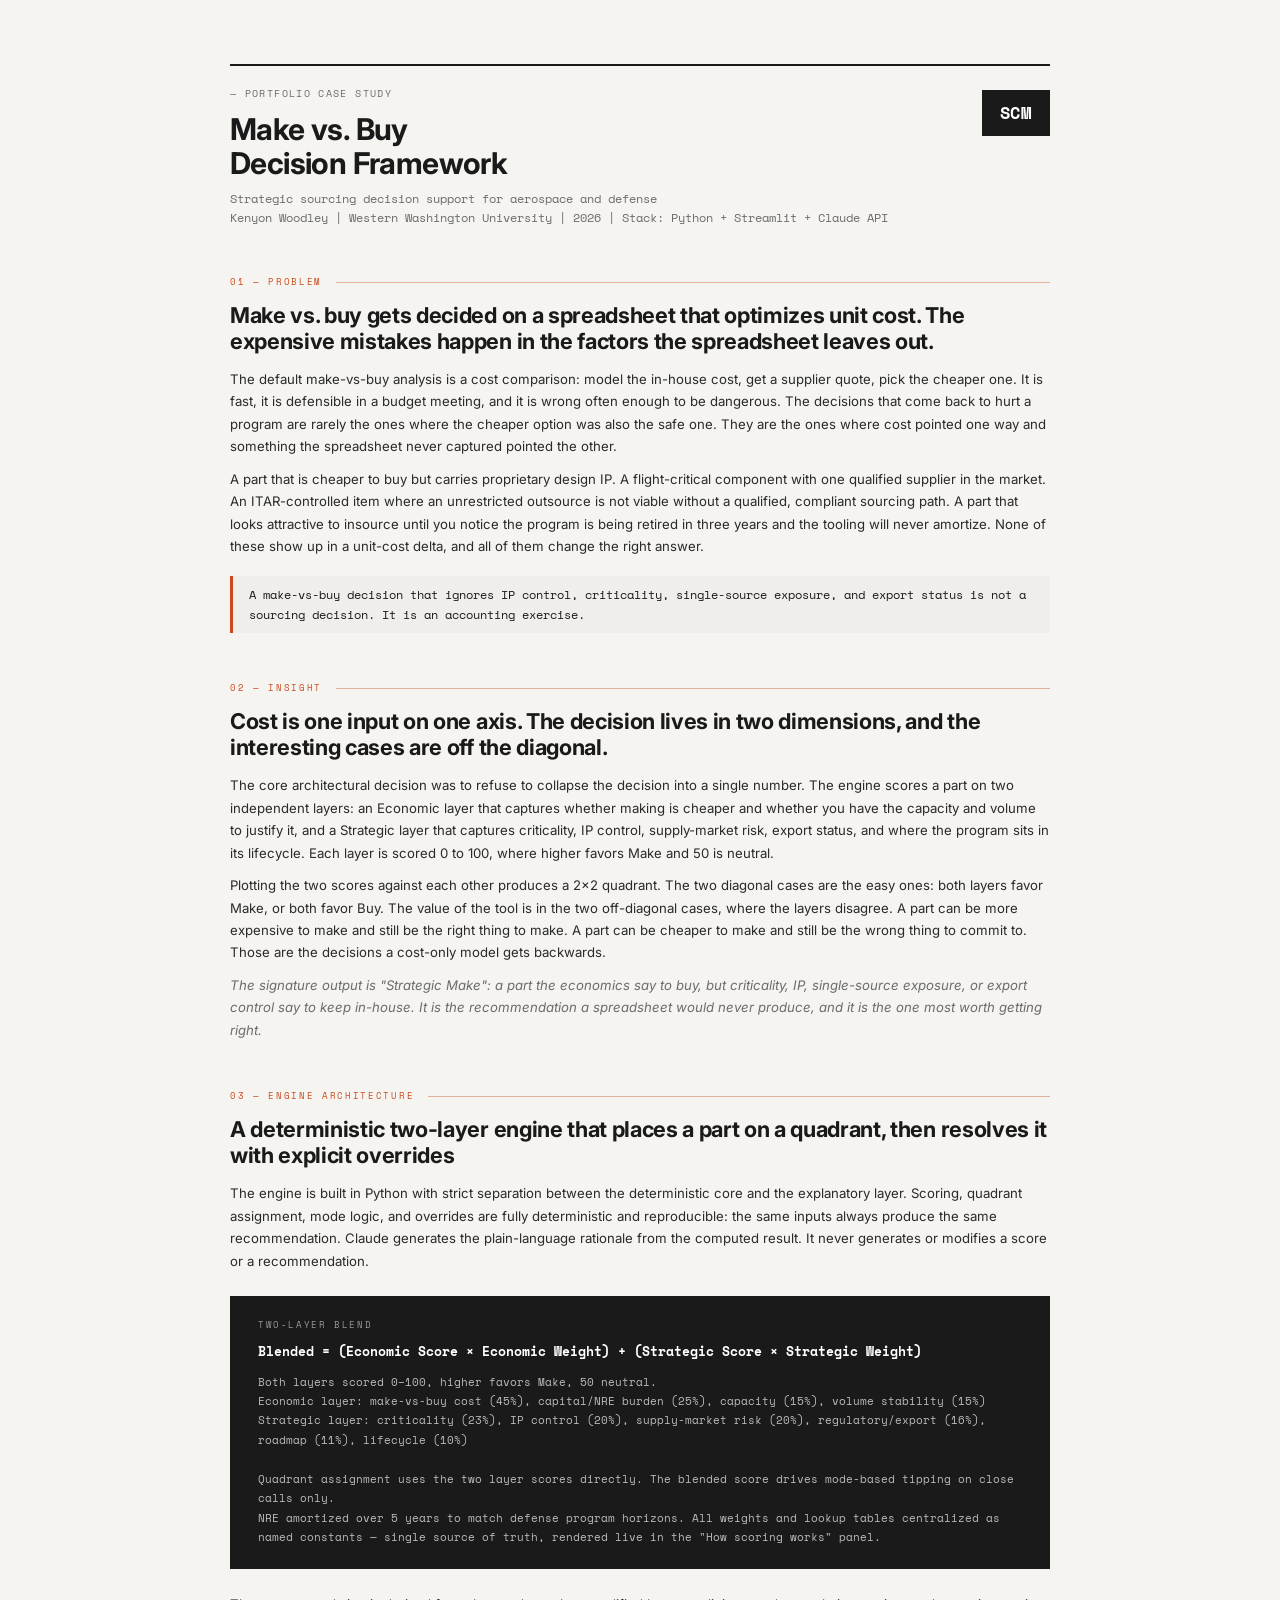
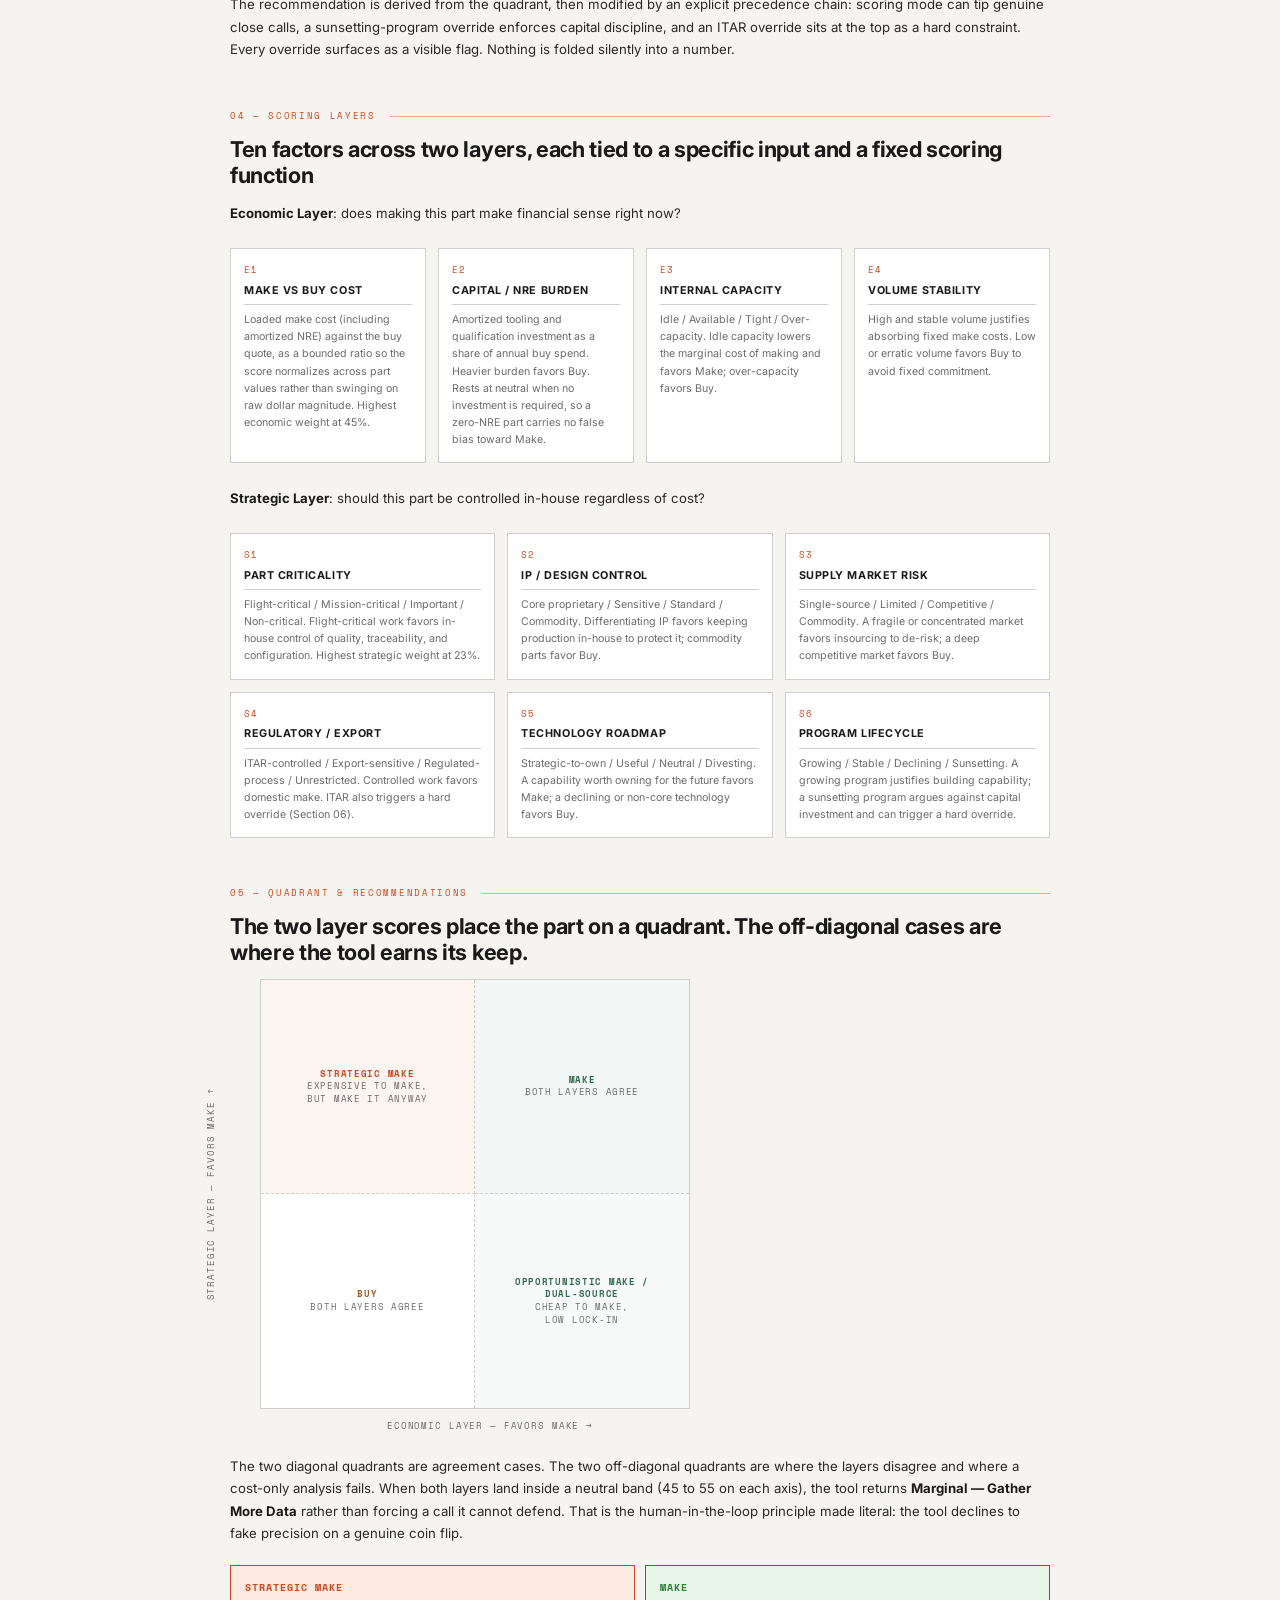
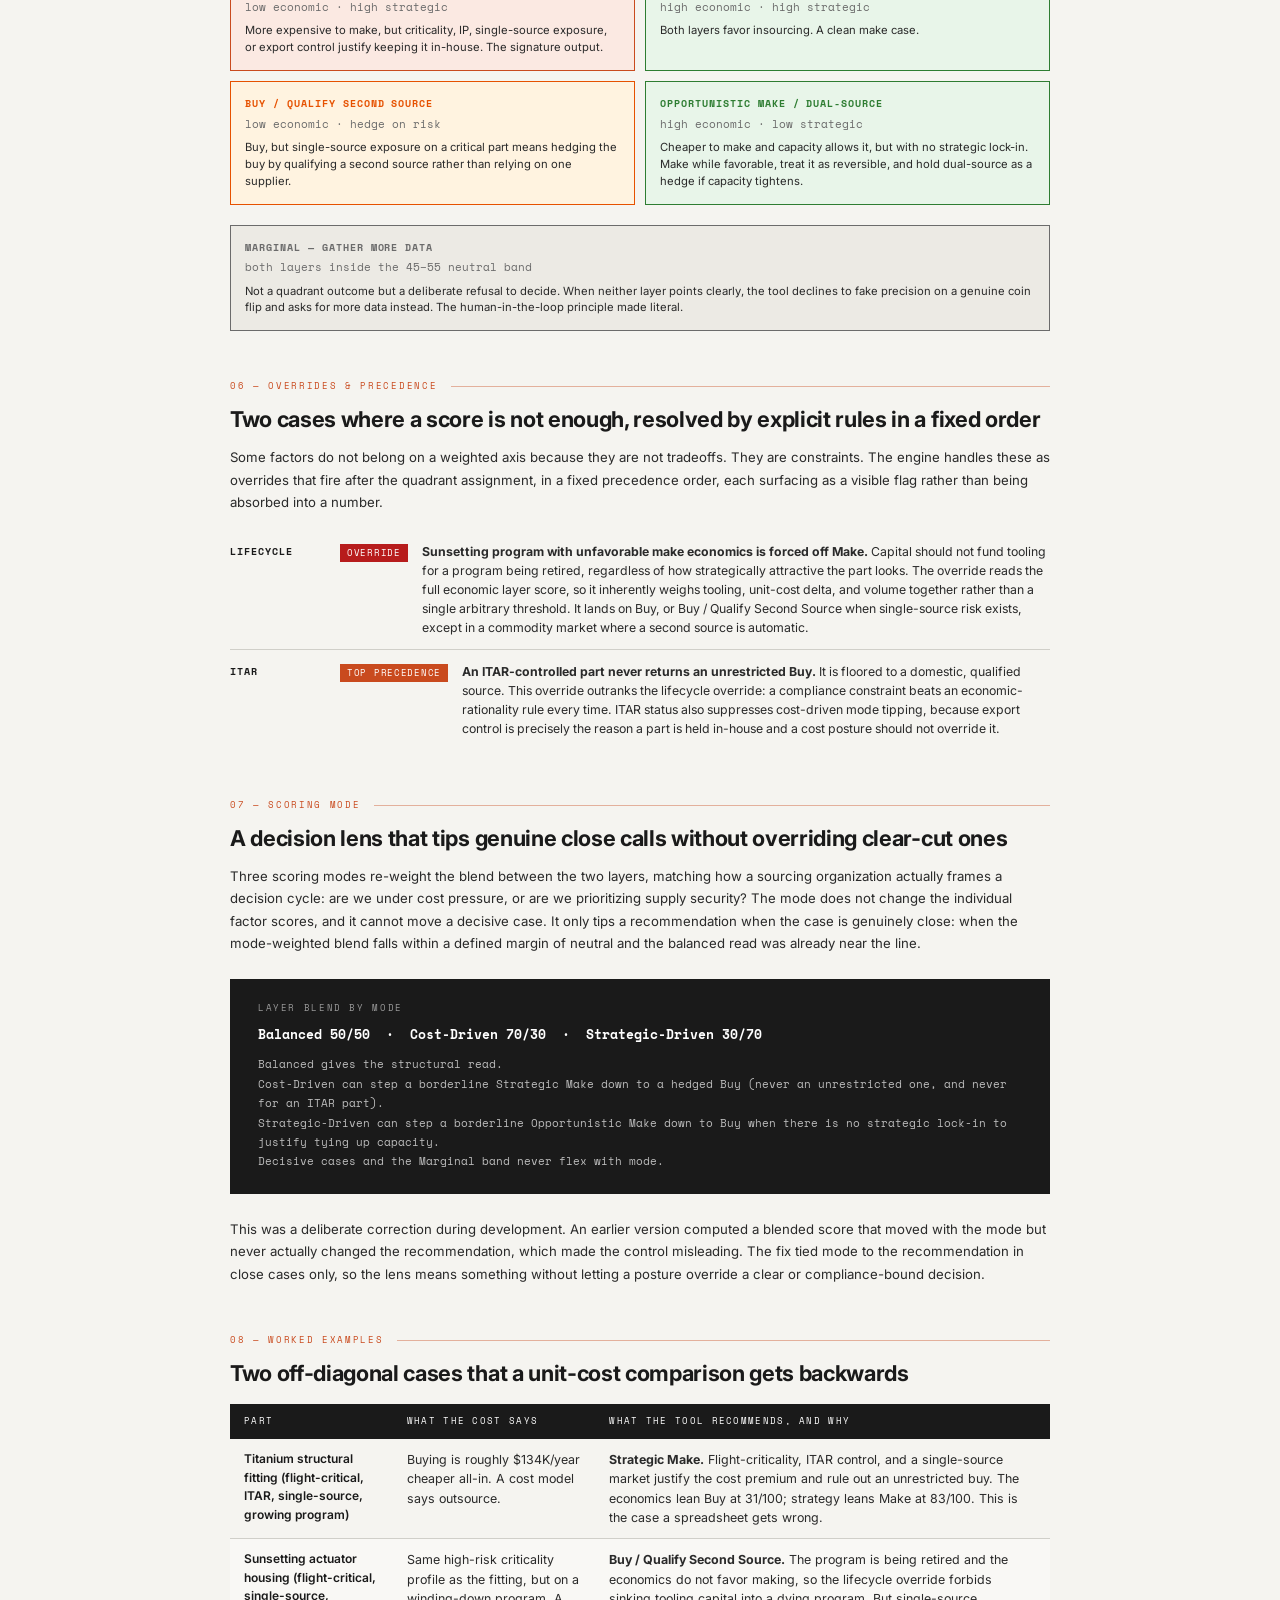
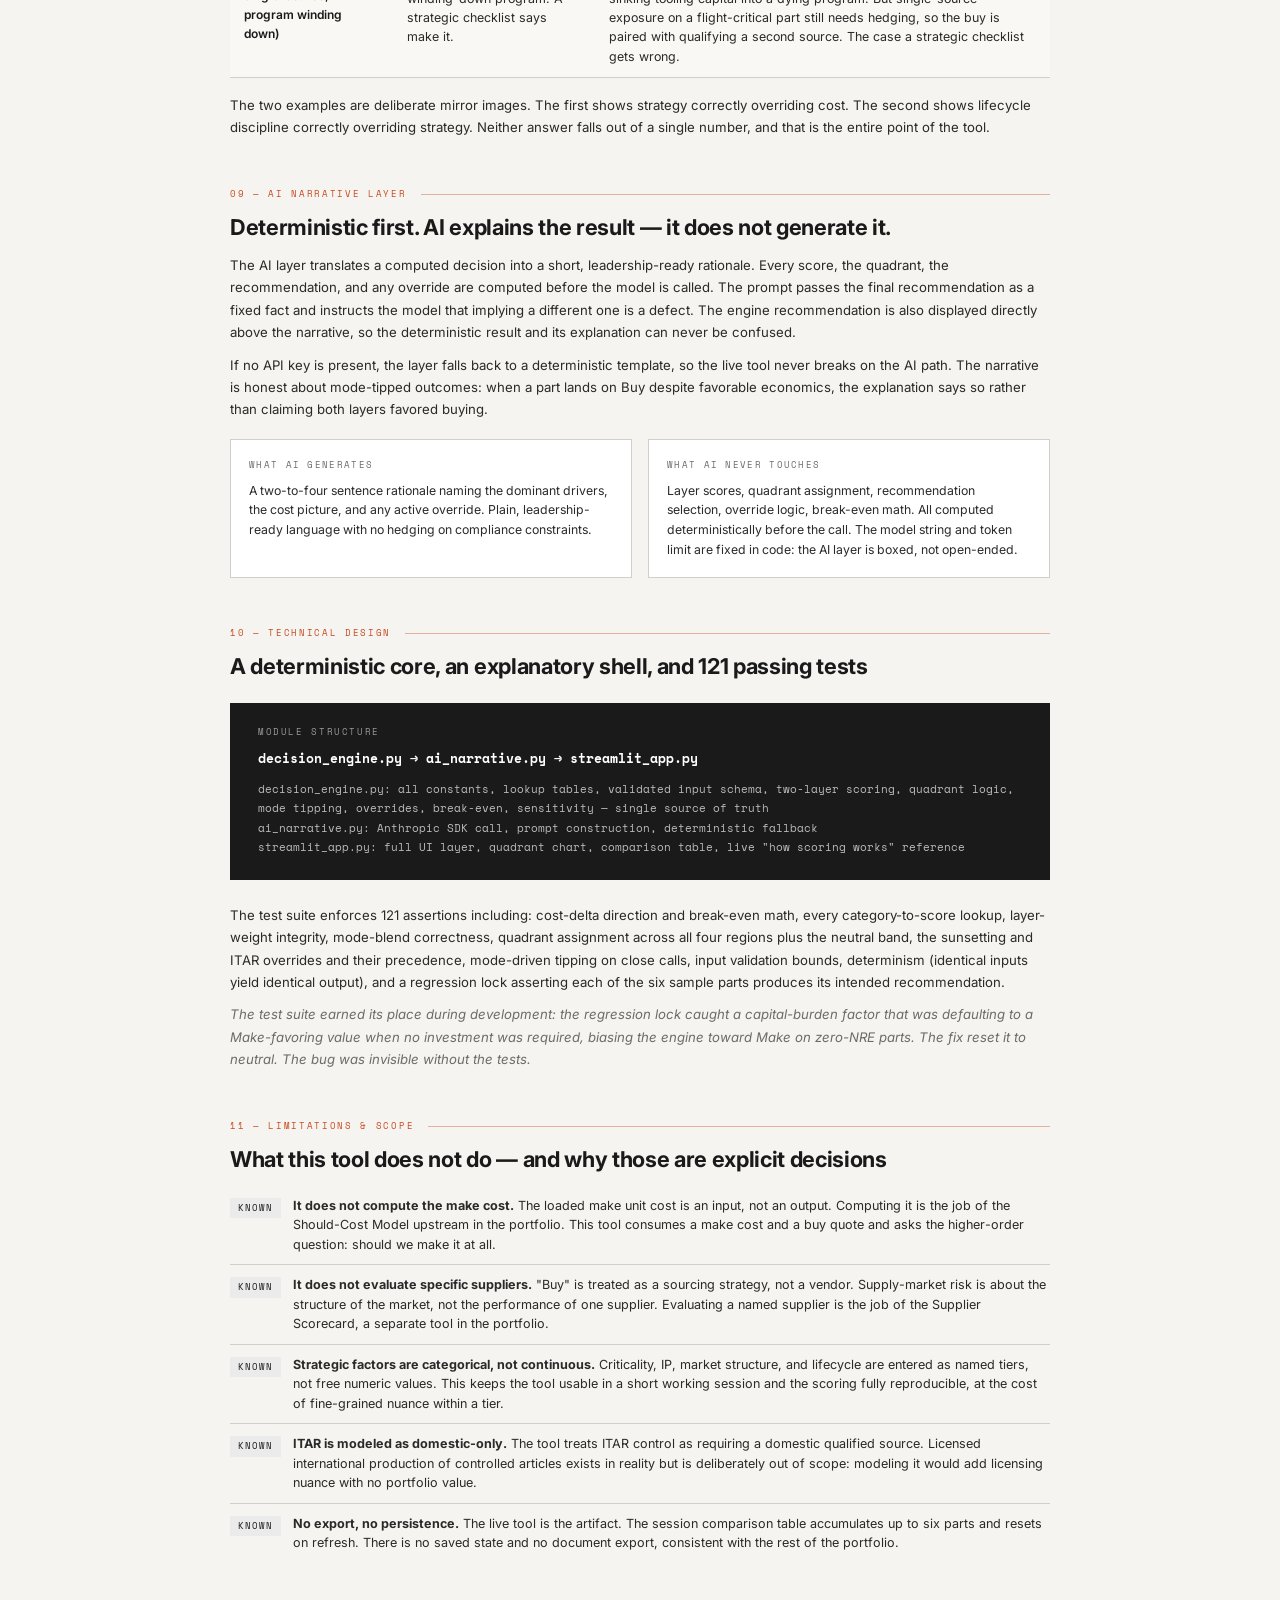
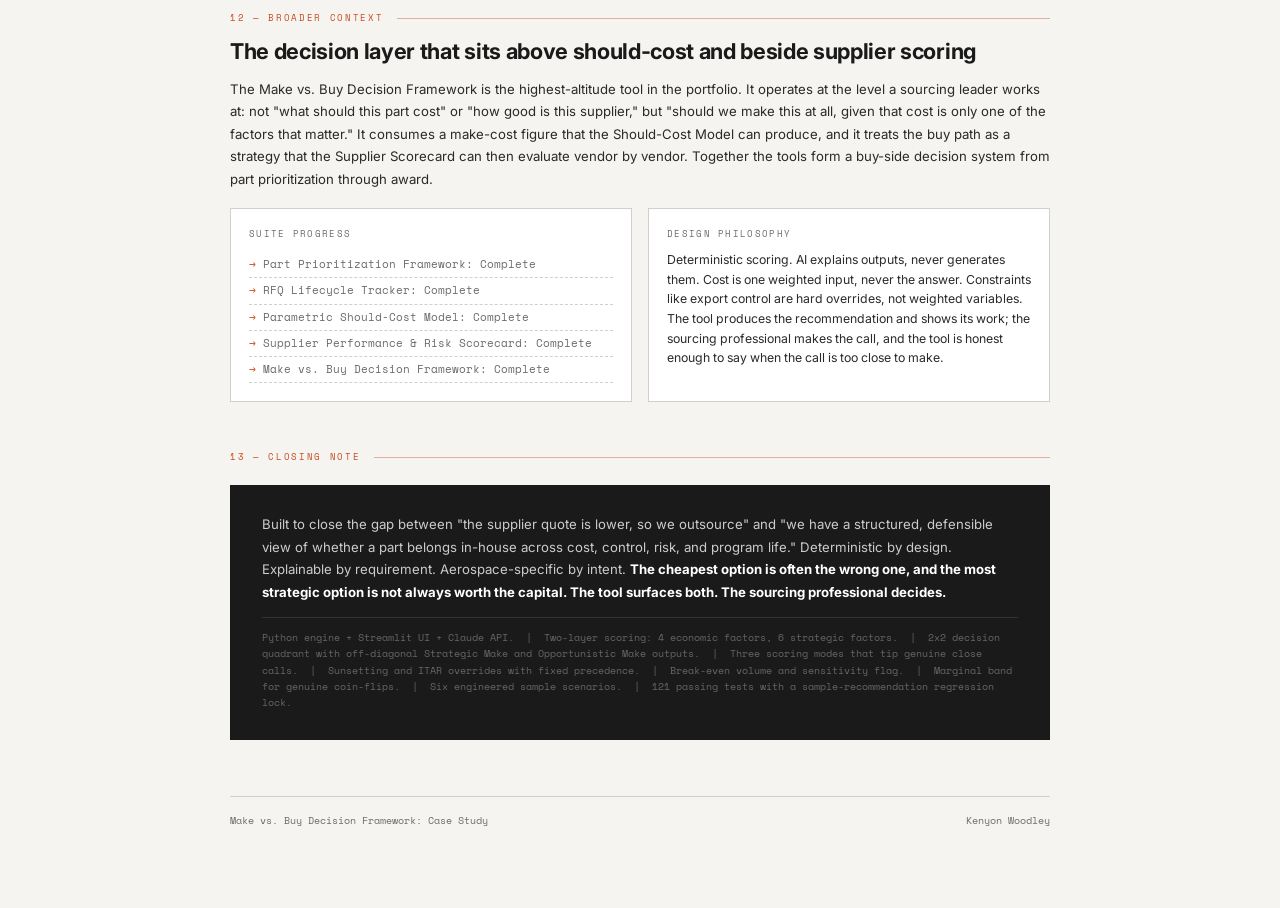
==== case-studies/make-vs-buy.html @ 9fe85655 "Add Make vs. Buy Decision Framework: live card, case study, PDF" ====
<!DOCTYPE html>
<html lang="en">
<head>
<meta charset="UTF-8">
<meta name="viewport" content="width=device-width, initial-scale=1.0">
<title>Make vs. Buy Decision Framework: Case Study | Kenyon Woodley</title>
<link href="https://fonts.googleapis.com/css2?family=Inter:wght@300;400;500;600;700&family=Space+Mono:wght@400;700&display=swap" rel="stylesheet">
<style>
  *, *::before, *::after { box-sizing: border-box; margin: 0; padding: 0; }

  :root {
    --bg: #f5f4f0;
    --ink: #1a1a1a;
    --muted: #6b6b6b;
    --accent: #c94a1e;
    --accent2: #e8622a;
    --rule: #d0cfc9;
    --card-bg: #ffffff;
    --tag-bg: #ebebeb;
    --mono: 'Space Mono', 'Courier New', monospace;
    --sans: 'Inter', 'Helvetica Neue', 'Helvetica', sans-serif;
    --make: #2f6b4f;
    --buy: #9c5b1f;
    --strategic: #c94a1e;
  }

  html { font-size: 15px; }
  body {
    background: var(--bg);
    color: var(--ink);
    font-family: var(--sans);
    font-weight: 400;
    line-height: 1.6;
    -webkit-font-smoothing: antialiased;
  }

  .page { max-width: 900px; margin: 0 auto; padding: 64px 40px 80px; }

  /* HEADER */
  .header { border-top: 2px solid var(--ink); padding-top: 20px; margin-bottom: 48px; display: flex; justify-content: space-between; align-items: flex-start; gap: 24px; }
  .header-eyebrow { font-family: var(--mono); font-size: 0.65rem; letter-spacing: 0.14em; text-transform: uppercase; color: var(--muted); margin-bottom: 10px; }
  .header-title { font-size: 2rem; font-weight: 700; letter-spacing: -0.02em; line-height: 1.15; }
  .header-sub { font-size: 0.8rem; color: var(--muted); margin-top: 8px; font-family: var(--mono); }
  .header-badge { flex-shrink: 0; background: var(--ink); color: #fff; font-family: var(--mono); font-size: 1.1rem; font-weight: 700; padding: 10px 18px; letter-spacing: 0.05em; margin-top: 4px; }

  /* SECTION */
  .section { margin-bottom: 48px; }
  .section-label { font-family: var(--mono); font-size: 0.62rem; letter-spacing: 0.18em; text-transform: uppercase; color: var(--accent); display: flex; align-items: center; gap: 14px; margin-bottom: 12px; }
  .section-label::after { content: ''; flex: 1; height: 1px; background: var(--accent); opacity: 0.4; }
  .section-heading { font-size: 1.45rem; font-weight: 700; letter-spacing: -0.015em; line-height: 1.2; margin-bottom: 14px; }
  .section-body { font-size: 0.88rem; color: #2a2a2a; line-height: 1.7; }
  .section-body p + p { margin-top: 10px; }
  .section-body em { font-style: italic; color: var(--muted); }
  .section-body strong { color: var(--ink); }
  .pull-quote { font-family: var(--mono); font-size: 0.82rem; color: var(--ink); border-left: 3px solid var(--accent); padding: 8px 16px; margin: 18px 0; background: #f0eeea; }

  /* FORMULA BOX */
  .formula-box { background: var(--ink); color: #fff; padding: 22px 28px; margin: 24px 0; font-family: var(--mono); font-size: 0.78rem; line-height: 1.65; }
  .formula-box .formula-label { font-size: 0.6rem; letter-spacing: 0.18em; text-transform: uppercase; color: #999; margin-bottom: 8px; }
  .formula-box .formula-main { font-size: 0.88rem; color: #fff; font-weight: 700; margin-bottom: 10px; }
  .formula-box .formula-sub { color: #bbb; font-size: 0.72rem; line-height: 1.8; }

  /* COMPONENT GRID */
  .component-grid { display: grid; grid-template-columns: repeat(4, 1fr); gap: 12px; margin: 24px 0; }
  .component-grid.five { grid-template-columns: repeat(3, 1fr); }
  .component-card { background: var(--card-bg); border: 1px solid var(--rule); padding: 14px 13px; }
  .component-num { font-family: var(--mono); font-size: 0.62rem; color: var(--accent); letter-spacing: 0.12em; margin-bottom: 4px; }
  .component-title { font-size: 0.72rem; font-weight: 700; letter-spacing: 0.05em; text-transform: uppercase; margin-bottom: 6px; border-bottom: 1px solid var(--rule); padding-bottom: 5px; }
  .component-body { font-size: 0.71rem; color: var(--muted); line-height: 1.6; }

  /* STYLED TABLE */
  .styled-table { width: 100%; border-collapse: collapse; font-size: 0.84rem; margin-top: 18px; }
  .styled-table thead tr { background: var(--ink); color: #fff; }
  .styled-table thead th { padding: 10px 14px; text-align: left; font-family: var(--mono); font-size: 0.62rem; letter-spacing: 0.14em; text-transform: uppercase; font-weight: 400; }
  .styled-table tbody tr { border-bottom: 1px solid var(--rule); }
  .styled-table tbody tr:nth-child(even) { background: #f9f8f5; }
  .styled-table td { padding: 11px 14px; vertical-align: top; line-height: 1.55; }
  .styled-table td:first-child { font-weight: 600; font-size: 0.8rem; color: var(--ink); }
  .styled-table td { color: #2a2a2a; font-size: 0.83rem; }

  /* TWO-COL GRID */
  .two-col { display: grid; grid-template-columns: 1fr 1fr; gap: 16px; margin-top: 18px; }
  .two-col-card { background: var(--card-bg); border: 1px solid var(--rule); padding: 18px; }
  .two-col-label { font-family: var(--mono); font-size: 0.62rem; text-transform: uppercase; letter-spacing: 0.14em; color: var(--muted); margin-bottom: 8px; }
  .two-col-body { font-size: 0.82rem; color: #2a2a2a; line-height: 1.6; }

  /* QUADRANT DIAGRAM */
  .quadrant-wrap { margin: 26px 0; display: flex; flex-direction: column; align-items: center; }
  .quadrant { position: relative; width: 100%; max-width: 460px; aspect-ratio: 1 / 1; border: 1px solid var(--rule); background: var(--card-bg); }
  .quad-cell { position: absolute; width: 50%; height: 50%; display: flex; flex-direction: column; align-items: center; justify-content: center; padding: 10px; text-align: center; }
  .quad-tl { top: 0; left: 0; background: rgba(201,74,30,0.06); border-right: 1px dashed var(--rule); border-bottom: 1px dashed var(--rule); }
  .quad-tr { top: 0; right: 0; background: rgba(47,107,79,0.06); border-bottom: 1px dashed var(--rule); }
  .quad-bl { bottom: 0; left: 0; border-right: 1px dashed var(--rule); }
  .quad-br { bottom: 0; right: 0; background: rgba(47,107,79,0.03); }
  .quad-label { font-family: var(--mono); font-size: 0.6rem; font-weight: 700; letter-spacing: 0.08em; text-transform: uppercase; line-height: 1.4; }
  .quad-tl .quad-label { color: var(--strategic); }
  .quad-tr .quad-label { color: var(--make); }
  .quad-bl .quad-label { color: var(--buy); }
  .quad-br .quad-label { color: var(--make); }
  .quad-axis-x { font-family: var(--mono); font-size: 0.58rem; letter-spacing: 0.1em; text-transform: uppercase; color: var(--muted); margin-top: 10px; }
  .quad-axis-y { font-family: var(--mono); font-size: 0.58rem; letter-spacing: 0.1em; text-transform: uppercase; color: var(--muted); writing-mode: vertical-rl; transform: rotate(180deg); position: absolute; left: -26px; top: 50%; transform: translateY(-50%) rotate(180deg); }
  .quadrant-outer { position: relative; width: 100%; max-width: 460px; padding-left: 30px; }

  /* SCORE BAND TABLE (recommendation outcomes) */
  .band-grid { display: grid; grid-template-columns: repeat(3, 1fr); gap: 10px; margin: 20px 0; }
  .band-card { padding: 14px; border: 1px solid var(--rule); }
  .band-label { font-family: var(--mono); font-size: 0.65rem; text-transform: uppercase; letter-spacing: 0.1em; font-weight: 700; margin-bottom: 4px; }
  .band-range { font-family: var(--mono); font-size: 0.72rem; color: var(--muted); margin-bottom: 6px; }
  .band-action { font-size: 0.75rem; color: #2a2a2a; line-height: 1.5; }
  .band-make { background: #E8F5E9; border-color: #2E7D32; }
  .band-make .band-label { color: #2E7D32; }
  .band-strategic { background: #FBE9E2; border-color: var(--strategic); }
  .band-strategic .band-label { color: var(--strategic); }
  .band-buy { background: #FFF3E0; border-color: #E65100; }
  .band-buy .band-label { color: #E65100; }
  .band-marginal { background: #ECEAE4; border-color: var(--muted); }
  .band-marginal .band-label { color: var(--muted); }

  /* OVERRIDE / FLAG DISPLAY */
  .flag-list { margin-top: 16px; }
  .flag-item { display: flex; gap: 14px; padding: 12px 0; border-bottom: 1px solid var(--rule); align-items: flex-start; }
  .flag-item:last-child { border-bottom: none; }
  .flag-cert { font-family: var(--mono); font-size: 0.65rem; text-transform: uppercase; letter-spacing: 0.1em; font-weight: 700; min-width: 96px; flex-shrink: 0; padding-top: 2px; }
  .flag-type { font-family: var(--mono); font-size: 0.6rem; text-transform: uppercase; letter-spacing: 0.08em; padding: 2px 7px; flex-shrink: 0; margin-top: 2px; }
  .flag-type-critical { background: #B71C1C; color: #fff; }
  .flag-type-precedence { background: var(--accent); color: #fff; }
  .flag-text { font-size: 0.82rem; color: #2a2a2a; line-height: 1.55; }

  /* LIMITATIONS */
  .limit-list { margin-top: 14px; }
  .limit-item { display: flex; gap: 12px; padding: 10px 0; border-bottom: 1px solid var(--rule); font-size: 0.84rem; }
  .limit-item:last-child { border-bottom: none; }
  .limit-tag { font-family: var(--mono); font-size: 0.6rem; letter-spacing: 0.1em; text-transform: uppercase; background: var(--tag-bg); padding: 3px 8px; flex-shrink: 0; height: fit-content; margin-top: 2px; color: var(--ink); }
  .limit-text { color: #2a2a2a; line-height: 1.55; }

  /* CLOSING */
  .closing-box { background: var(--ink); color: #fff; padding: 28px 32px; margin-top: 20px; }
  .closing-box p { font-size: 0.88rem; line-height: 1.7; color: #ccc; }
  .closing-box p strong { color: #fff; }
  .closing-meta { margin-top: 14px; font-family: var(--mono); font-size: 0.68rem; color: #666; border-top: 1px solid #333; padding-top: 12px; }

  /* CONTEXT */
  .context-grid { display: grid; grid-template-columns: 1fr 1fr; gap: 16px; margin-top: 18px; }
  .context-card { background: var(--card-bg); border: 1px solid var(--rule); padding: 18px; }
  .context-card-label { font-family: var(--mono); font-size: 0.62rem; text-transform: uppercase; letter-spacing: 0.14em; color: var(--muted); margin-bottom: 8px; }
  .context-card-body { font-size: 0.82rem; color: #2a2a2a; line-height: 1.6; }
  .upcoming-list { margin-top: 10px; font-size: 0.8rem; color: var(--muted); }
  .upcoming-list li { list-style: none; padding: 4px 0; border-bottom: 1px dashed var(--rule); font-family: var(--mono); font-size: 0.72rem; }
  .upcoming-list li::before { content: '→ '; color: var(--accent); }

  /* FOOTER */
  .page-footer { border-top: 1px solid var(--rule); padding-top: 16px; margin-top: 56px; display: flex; justify-content: space-between; font-family: var(--mono); font-size: 0.65rem; color: var(--muted); }

  @media (max-width: 680px) {
    .page { padding: 32px 20px 48px; }
    .component-grid, .component-grid.five { grid-template-columns: repeat(2, 1fr); }
    .band-grid { grid-template-columns: repeat(2, 1fr); }
    .two-col, .context-grid { grid-template-columns: 1fr; }
  }
</style>
</head>
<body>
<div class="page">

  <!-- HEADER -->
  <div class="header">
    <div>
      <div class="header-eyebrow">— Portfolio Case Study</div>
      <div class="header-title">Make vs. Buy<br>Decision Framework</div>
      <div class="header-sub">Strategic sourcing decision support for aerospace and defense<br>Kenyon Woodley | Western Washington University | 2026 | Stack: Python + Streamlit + Claude API</div>
    </div>
    <div class="header-badge">SCM</div>
  </div>

  <!-- 01 PROBLEM -->
  <div class="section">
    <div class="section-label">01 — Problem</div>
    <h2 class="section-heading">Make vs. buy gets decided on a spreadsheet that optimizes unit cost. The expensive mistakes happen in the factors the spreadsheet leaves out.</h2>
    <div class="section-body">
      <p>The default make-vs-buy analysis is a cost comparison: model the in-house cost, get a supplier quote, pick the cheaper one. It is fast, it is defensible in a budget meeting, and it is wrong often enough to be dangerous. The decisions that come back to hurt a program are rarely the ones where the cheaper option was also the safe one. They are the ones where cost pointed one way and something the spreadsheet never captured pointed the other.</p>
      <p>A part that is cheaper to buy but carries proprietary design IP. A flight-critical component with one qualified supplier in the market. An ITAR-controlled item where an unrestricted outsource is not viable without a qualified, compliant sourcing path. A part that looks attractive to insource until you notice the program is being retired in three years and the tooling will never amortize. None of these show up in a unit-cost delta, and all of them change the right answer.</p>
      <div class="pull-quote">A make-vs-buy decision that ignores IP control, criticality, single-source exposure, and export status is not a sourcing decision. It is an accounting exercise.</div>
    </div>
  </div>

  <!-- 02 INSIGHT -->
  <div class="section">
    <div class="section-label">02 — Insight</div>
    <h2 class="section-heading">Cost is one input on one axis. The decision lives in two dimensions, and the interesting cases are off the diagonal.</h2>
    <div class="section-body">
      <p>The core architectural decision was to refuse to collapse the decision into a single number. The engine scores a part on two independent layers: an Economic layer that captures whether making is cheaper and whether you have the capacity and volume to justify it, and a Strategic layer that captures criticality, IP control, supply-market risk, export status, and where the program sits in its lifecycle. Each layer is scored 0 to 100, where higher favors Make and 50 is neutral.</p>
      <p>Plotting the two scores against each other produces a 2x2 quadrant. The two diagonal cases are the easy ones: both layers favor Make, or both favor Buy. The value of the tool is in the two off-diagonal cases, where the layers disagree. A part can be more expensive to make and still be the right thing to make. A part can be cheaper to make and still be the wrong thing to commit to. Those are the decisions a cost-only model gets backwards.</p>
      <p><em>The signature output is "Strategic Make": a part the economics say to buy, but criticality, IP, single-source exposure, or export control say to keep in-house. It is the recommendation a spreadsheet would never produce, and it is the one most worth getting right.</em></p>
    </div>
  </div>

  <!-- 03 ENGINE ARCHITECTURE -->
  <div class="section">
    <div class="section-label">03 — Engine Architecture</div>
    <h2 class="section-heading">A deterministic two-layer engine that places a part on a quadrant, then resolves it with explicit overrides</h2>
    <div class="section-body">
      <p>The engine is built in Python with strict separation between the deterministic core and the explanatory layer. Scoring, quadrant assignment, mode logic, and overrides are fully deterministic and reproducible: the same inputs always produce the same recommendation. Claude generates the plain-language rationale from the computed result. It never generates or modifies a score or a recommendation.</p>
    </div>

    <div class="formula-box">
      <div class="formula-label">Two-Layer Blend</div>
      <div class="formula-main">Blended = (Economic Score × Economic Weight) + (Strategic Score × Strategic Weight)</div>
      <div class="formula-sub">
        Both layers scored 0–100, higher favors Make, 50 neutral.<br>
        Economic layer: make-vs-buy cost (45%), capital/NRE burden (25%), capacity (15%), volume stability (15%)<br>
        Strategic layer: criticality (23%), IP control (20%), supply-market risk (20%), regulatory/export (16%), roadmap (11%), lifecycle (10%)<br><br>
        Quadrant assignment uses the two layer scores directly. The blended score drives mode-based tipping on close calls only.<br>
        NRE amortized over 5 years to match defense program horizons. All weights and lookup tables centralized as named constants — single source of truth, rendered live in the "How scoring works" panel.
      </div>
    </div>

    <div class="section-body">
      <p>The recommendation is derived from the quadrant, then modified by an explicit precedence chain: scoring mode can tip genuine close calls, a sunsetting-program override enforces capital discipline, and an ITAR override sits at the top as a hard constraint. Every override surfaces as a visible flag. Nothing is folded silently into a number.</p>
    </div>
  </div>

  <!-- 04 SCORING LAYERS -->
  <div class="section">
    <div class="section-label">04 — Scoring Layers</div>
    <h2 class="section-heading">Ten factors across two layers, each tied to a specific input and a fixed scoring function</h2>

    <div class="section-body" style="margin-bottom: 16px;">
      <p><strong>Economic Layer</strong>: does making this part make financial sense right now?</p>
    </div>

    <div class="component-grid">
      <div class="component-card">
        <div class="component-num">E1</div>
        <div class="component-title">Make vs Buy Cost</div>
        <div class="component-body">Loaded make cost (including amortized NRE) against the buy quote, as a bounded ratio so the score normalizes across part values rather than swinging on raw dollar magnitude. Highest economic weight at 45%.</div>
      </div>
      <div class="component-card">
        <div class="component-num">E2</div>
        <div class="component-title">Capital / NRE Burden</div>
        <div class="component-body">Amortized tooling and qualification investment as a share of annual buy spend. Heavier burden favors Buy. Rests at neutral when no investment is required, so a zero-NRE part carries no false bias toward Make.</div>
      </div>
      <div class="component-card">
        <div class="component-num">E3</div>
        <div class="component-title">Internal Capacity</div>
        <div class="component-body">Idle / Available / Tight / Over-capacity. Idle capacity lowers the marginal cost of making and favors Make; over-capacity favors Buy.</div>
      </div>
      <div class="component-card">
        <div class="component-num">E4</div>
        <div class="component-title">Volume Stability</div>
        <div class="component-body">High and stable volume justifies absorbing fixed make costs. Low or erratic volume favors Buy to avoid fixed commitment.</div>
      </div>
    </div>

    <div class="section-body" style="margin-bottom: 16px;">
      <p><strong>Strategic Layer</strong>: should this part be controlled in-house regardless of cost?</p>
    </div>

    <div class="component-grid five">
      <div class="component-card">
        <div class="component-num">S1</div>
        <div class="component-title">Part Criticality</div>
        <div class="component-body">Flight-critical / Mission-critical / Important / Non-critical. Flight-critical work favors in-house control of quality, traceability, and configuration. Highest strategic weight at 23%.</div>
      </div>
      <div class="component-card">
        <div class="component-num">S2</div>
        <div class="component-title">IP / Design Control</div>
        <div class="component-body">Core proprietary / Sensitive / Standard / Commodity. Differentiating IP favors keeping production in-house to protect it; commodity parts favor Buy.</div>
      </div>
      <div class="component-card">
        <div class="component-num">S3</div>
        <div class="component-title">Supply Market Risk</div>
        <div class="component-body">Single-source / Limited / Competitive / Commodity. A fragile or concentrated market favors insourcing to de-risk; a deep competitive market favors Buy.</div>
      </div>
      <div class="component-card">
        <div class="component-num">S4</div>
        <div class="component-title">Regulatory / Export</div>
        <div class="component-body">ITAR-controlled / Export-sensitive / Regulated-process / Unrestricted. Controlled work favors domestic make. ITAR also triggers a hard override (Section 06).</div>
      </div>
      <div class="component-card">
        <div class="component-num">S5</div>
        <div class="component-title">Technology Roadmap</div>
        <div class="component-body">Strategic-to-own / Useful / Neutral / Divesting. A capability worth owning for the future favors Make; a declining or non-core technology favors Buy.</div>
      </div>
      <div class="component-card">
        <div class="component-num">S6</div>
        <div class="component-title">Program Lifecycle</div>
        <div class="component-body">Growing / Stable / Declining / Sunsetting. A growing program justifies building capability; a sunsetting program argues against capital investment and can trigger a hard override.</div>
      </div>
    </div>
  </div>

  <!-- 05 QUADRANT & RECOMMENDATIONS -->
  <div class="section">
    <div class="section-label">05 — Quadrant &amp; Recommendations</div>
    <h2 class="section-heading">The two layer scores place the part on a quadrant. The off-diagonal cases are where the tool earns its keep.</h2>

    <div class="quadrant-outer">
      <span class="quad-axis-y">Strategic layer — favors Make ↑</span>
      <div class="quadrant">
        <div class="quad-cell quad-tl"><span class="quad-label">Strategic Make<br><span style="font-weight:400;color:var(--muted)">expensive to make,<br>but make it anyway</span></span></div>
        <div class="quad-cell quad-tr"><span class="quad-label">Make<br><span style="font-weight:400;color:var(--muted)">both layers agree</span></span></div>
        <div class="quad-cell quad-bl"><span class="quad-label">Buy<br><span style="font-weight:400;color:var(--muted)">both layers agree</span></span></div>
        <div class="quad-cell quad-br"><span class="quad-label">Opportunistic Make /<br>Dual-Source<br><span style="font-weight:400;color:var(--muted)">cheap to make,<br>low lock-in</span></span></div>
      </div>
    </div>
    <div class="quad-axis-x" style="text-align:center; max-width:460px; margin-left:30px;">Economic layer — favors Make →</div>

    <div class="section-body" style="margin-top: 22px;">
      <p>The two diagonal quadrants are agreement cases. The two off-diagonal quadrants are where the layers disagree and where a cost-only analysis fails. When both layers land inside a neutral band (45 to 55 on each axis), the tool returns <strong>Marginal — Gather More Data</strong> rather than forcing a call it cannot defend. That is the human-in-the-loop principle made literal: the tool declines to fake precision on a genuine coin flip.</p>
    </div>

    <div class="band-grid" style="grid-template-columns: repeat(2, 1fr);">
      <div class="band-card band-strategic">
        <div class="band-label">Strategic Make</div>
        <div class="band-range">low economic · high strategic</div>
        <div class="band-action">More expensive to make, but criticality, IP, single-source exposure, or export control justify keeping it in-house. The signature output.</div>
      </div>
      <div class="band-card band-make">
        <div class="band-label">Make</div>
        <div class="band-range">high economic · high strategic</div>
        <div class="band-action">Both layers favor insourcing. A clean make case.</div>
      </div>
      <div class="band-card band-buy">
        <div class="band-label">Buy / Qualify Second Source</div>
        <div class="band-range">low economic · hedge on risk</div>
        <div class="band-action">Buy, but single-source exposure on a critical part means hedging the buy by qualifying a second source rather than relying on one supplier.</div>
      </div>
      <div class="band-card band-make">
        <div class="band-label">Opportunistic Make / Dual-Source</div>
        <div class="band-range">high economic · low strategic</div>
        <div class="band-action">Cheaper to make and capacity allows it, but with no strategic lock-in. Make while favorable, treat it as reversible, and hold dual-source as a hedge if capacity tightens.</div>
      </div>
    </div>

    <div class="band-grid" style="grid-template-columns: 1fr; margin-top: 0;">
      <div class="band-card band-marginal">
        <div class="band-label">Marginal — Gather More Data</div>
        <div class="band-range">both layers inside the 45–55 neutral band</div>
        <div class="band-action">Not a quadrant outcome but a deliberate refusal to decide. When neither layer points clearly, the tool declines to fake precision on a genuine coin flip and asks for more data instead. The human-in-the-loop principle made literal.</div>
      </div>
    </div>
  </div>

  <!-- 06 OVERRIDES -->
  <div class="section">
    <div class="section-label">06 — Overrides &amp; Precedence</div>
    <h2 class="section-heading">Two cases where a score is not enough, resolved by explicit rules in a fixed order</h2>
    <div class="section-body">
      <p>Some factors do not belong on a weighted axis because they are not tradeoffs. They are constraints. The engine handles these as overrides that fire after the quadrant assignment, in a fixed precedence order, each surfacing as a visible flag rather than being absorbed into a number.</p>
    </div>

    <div class="flag-list">
      <div class="flag-item">
        <div class="flag-cert">Lifecycle</div>
        <span class="flag-type flag-type-critical">Override</span>
        <div class="flag-text"><strong>Sunsetting program with unfavorable make economics is forced off Make.</strong> Capital should not fund tooling for a program being retired, regardless of how strategically attractive the part looks. The override reads the full economic layer score, so it inherently weighs tooling, unit-cost delta, and volume together rather than a single arbitrary threshold. It lands on Buy, or Buy / Qualify Second Source when single-source risk exists, except in a commodity market where a second source is automatic.</div>
      </div>
      <div class="flag-item">
        <div class="flag-cert">ITAR</div>
        <span class="flag-type flag-type-precedence">Top Precedence</span>
        <div class="flag-text"><strong>An ITAR-controlled part never returns an unrestricted Buy.</strong> It is floored to a domestic, qualified source. This override outranks the lifecycle override: a compliance constraint beats an economic-rationality rule every time. ITAR status also suppresses cost-driven mode tipping, because export control is precisely the reason a part is held in-house and a cost posture should not override it.</div>
      </div>
    </div>
  </div>

  <!-- 07 SCORING MODE -->
  <div class="section">
    <div class="section-label">07 — Scoring Mode</div>
    <h2 class="section-heading">A decision lens that tips genuine close calls without overriding clear-cut ones</h2>
    <div class="section-body">
      <p>Three scoring modes re-weight the blend between the two layers, matching how a sourcing organization actually frames a decision cycle: are we under cost pressure, or are we prioritizing supply security? The mode does not change the individual factor scores, and it cannot move a decisive case. It only tips a recommendation when the case is genuinely close: when the mode-weighted blend falls within a defined margin of neutral and the balanced read was already near the line.</p>
    </div>

    <div class="formula-box">
      <div class="formula-label">Layer Blend by Mode</div>
      <div class="formula-main">Balanced 50/50 &nbsp;·&nbsp; Cost-Driven 70/30 &nbsp;·&nbsp; Strategic-Driven 30/70</div>
      <div class="formula-sub">
        Balanced gives the structural read.<br>
        Cost-Driven can step a borderline Strategic Make down to a hedged Buy (never an unrestricted one, and never for an ITAR part).<br>
        Strategic-Driven can step a borderline Opportunistic Make down to Buy when there is no strategic lock-in to justify tying up capacity.<br>
        Decisive cases and the Marginal band never flex with mode.
      </div>
    </div>

    <div class="section-body">
      <p>This was a deliberate correction during development. An earlier version computed a blended score that moved with the mode but never actually changed the recommendation, which made the control misleading. The fix tied mode to the recommendation in close cases only, so the lens means something without letting a posture override a clear or compliance-bound decision.</p>
    </div>
  </div>

  <!-- 08 WORKED EXAMPLES -->
  <div class="section">
    <div class="section-label">08 — Worked Examples</div>
    <h2 class="section-heading">Two off-diagonal cases that a unit-cost comparison gets backwards</h2>

    <table class="styled-table">
      <thead>
        <tr>
          <th>Part</th>
          <th>What the cost says</th>
          <th>What the tool recommends, and why</th>
        </tr>
      </thead>
      <tbody>
        <tr>
          <td>Titanium structural fitting (flight-critical, ITAR, single-source, growing program)</td>
          <td>Buying is roughly $134K/year cheaper all-in. A cost model says outsource.</td>
          <td><strong>Strategic Make.</strong> Flight-criticality, ITAR control, and a single-source market justify the cost premium and rule out an unrestricted buy. The economics lean Buy at 31/100; strategy leans Make at 83/100. This is the case a spreadsheet gets wrong.</td>
        </tr>
        <tr>
          <td>Sunsetting actuator housing (flight-critical, single-source, program winding down)</td>
          <td>Same high-risk criticality profile as the fitting, but on a winding-down program. A strategic checklist says make it.</td>
          <td><strong>Buy / Qualify Second Source.</strong> The program is being retired and the economics do not favor making, so the lifecycle override forbids sinking tooling capital into a dying program. But single-source exposure on a flight-critical part still needs hedging, so the buy is paired with qualifying a second source. The case a strategic checklist gets wrong.</td>
        </tr>
      </tbody>
    </table>

    <div class="section-body" style="margin-top: 16px;">
      <p>The two examples are deliberate mirror images. The first shows strategy correctly overriding cost. The second shows lifecycle discipline correctly overriding strategy. Neither answer falls out of a single number, and that is the entire point of the tool.</p>
    </div>
  </div>

  <!-- 09 AI LAYER -->
  <div class="section">
    <div class="section-label">09 — AI Narrative Layer</div>
    <h2 class="section-heading">Deterministic first. AI explains the result — it does not generate it.</h2>
    <div class="section-body">
      <p>The AI layer translates a computed decision into a short, leadership-ready rationale. Every score, the quadrant, the recommendation, and any override are computed before the model is called. The prompt passes the final recommendation as a fixed fact and instructs the model that implying a different one is a defect. The engine recommendation is also displayed directly above the narrative, so the deterministic result and its explanation can never be confused.</p>
      <p>If no API key is present, the layer falls back to a deterministic template, so the live tool never breaks on the AI path. The narrative is honest about mode-tipped outcomes: when a part lands on Buy despite favorable economics, the explanation says so rather than claiming both layers favored buying.</p>
    </div>

    <div class="two-col" style="margin-top: 18px;">
      <div class="two-col-card">
        <div class="two-col-label">What AI Generates</div>
        <div class="two-col-body">A two-to-four sentence rationale naming the dominant drivers, the cost picture, and any active override. Plain, leadership-ready language with no hedging on compliance constraints.</div>
      </div>
      <div class="two-col-card">
        <div class="two-col-label">What AI Never Touches</div>
        <div class="two-col-body">Layer scores, quadrant assignment, recommendation selection, override logic, break-even math. All computed deterministically before the call. The model string and token limit are fixed in code: the AI layer is boxed, not open-ended.</div>
      </div>
    </div>
  </div>

  <!-- 10 TECHNICAL DESIGN -->
  <div class="section">
    <div class="section-label">10 — Technical Design</div>
    <h2 class="section-heading">A deterministic core, an explanatory shell, and 121 passing tests</h2>

    <div class="formula-box">
      <div class="formula-label">Module Structure</div>
      <div class="formula-main">decision_engine.py → ai_narrative.py → streamlit_app.py</div>
      <div class="formula-sub">
        decision_engine.py: all constants, lookup tables, validated input schema, two-layer scoring, quadrant logic, mode tipping, overrides, break-even, sensitivity — single source of truth<br>
        ai_narrative.py: Anthropic SDK call, prompt construction, deterministic fallback<br>
        streamlit_app.py: full UI layer, quadrant chart, comparison table, live "how scoring works" reference
      </div>
    </div>

    <div class="section-body">
      <p>The test suite enforces 121 assertions including: cost-delta direction and break-even math, every category-to-score lookup, layer-weight integrity, mode-blend correctness, quadrant assignment across all four regions plus the neutral band, the sunsetting and ITAR overrides and their precedence, mode-driven tipping on close calls, input validation bounds, determinism (identical inputs yield identical output), and a regression lock asserting each of the six sample parts produces its intended recommendation.</p>
      <p><em>The test suite earned its place during development: the regression lock caught a capital-burden factor that was defaulting to a Make-favoring value when no investment was required, biasing the engine toward Make on zero-NRE parts. The fix reset it to neutral. The bug was invisible without the tests.</em></p>
    </div>
  </div>

  <!-- 11 LIMITATIONS -->
  <div class="section">
    <div class="section-label">11 — Limitations &amp; Scope</div>
    <h2 class="section-heading">What this tool does not do — and why those are explicit decisions</h2>

    <div class="limit-list">
      <div class="limit-item">
        <span class="limit-tag">Known</span>
        <div class="limit-text"><strong>It does not compute the make cost.</strong> The loaded make unit cost is an input, not an output. Computing it is the job of the Should-Cost Model upstream in the portfolio. This tool consumes a make cost and a buy quote and asks the higher-order question: should we make it at all.</div>
      </div>
      <div class="limit-item">
        <span class="limit-tag">Known</span>
        <div class="limit-text"><strong>It does not evaluate specific suppliers.</strong> "Buy" is treated as a sourcing strategy, not a vendor. Supply-market risk is about the structure of the market, not the performance of one supplier. Evaluating a named supplier is the job of the Supplier Scorecard, a separate tool in the portfolio.</div>
      </div>
      <div class="limit-item">
        <span class="limit-tag">Known</span>
        <div class="limit-text"><strong>Strategic factors are categorical, not continuous.</strong> Criticality, IP, market structure, and lifecycle are entered as named tiers, not free numeric values. This keeps the tool usable in a short working session and the scoring fully reproducible, at the cost of fine-grained nuance within a tier.</div>
      </div>
      <div class="limit-item">
        <span class="limit-tag">Known</span>
        <div class="limit-text"><strong>ITAR is modeled as domestic-only.</strong> The tool treats ITAR control as requiring a domestic qualified source. Licensed international production of controlled articles exists in reality but is deliberately out of scope: modeling it would add licensing nuance with no portfolio value.</div>
      </div>
      <div class="limit-item">
        <span class="limit-tag">Known</span>
        <div class="limit-text"><strong>No export, no persistence.</strong> The live tool is the artifact. The session comparison table accumulates up to six parts and resets on refresh. There is no saved state and no document export, consistent with the rest of the portfolio.</div>
      </div>
    </div>
  </div>

  <!-- 12 BROADER CONTEXT -->
  <div class="section">
    <div class="section-label">12 — Broader Context</div>
    <h2 class="section-heading">The decision layer that sits above should-cost and beside supplier scoring</h2>
    <div class="section-body">
      <p>The Make vs. Buy Decision Framework is the highest-altitude tool in the portfolio. It operates at the level a sourcing leader works at: not "what should this part cost" or "how good is this supplier," but "should we make this at all, given that cost is only one of the factors that matter." It consumes a make-cost figure that the Should-Cost Model can produce, and it treats the buy path as a strategy that the Supplier Scorecard can then evaluate vendor by vendor. Together the tools form a buy-side decision system from part prioritization through award.</p>
    </div>
    <div class="context-grid">
      <div class="context-card">
        <div class="context-card-label">Suite Progress</div>
        <ul class="upcoming-list">
          <li>Part Prioritization Framework: Complete</li>
          <li>RFQ Lifecycle Tracker: Complete</li>
          <li>Parametric Should-Cost Model: Complete</li>
          <li>Supplier Performance &amp; Risk Scorecard: Complete</li>
          <li>Make vs. Buy Decision Framework: Complete</li>
        </ul>
      </div>
      <div class="context-card">
        <div class="context-card-label">Design Philosophy</div>
        <div class="context-card-body">Deterministic scoring. AI explains outputs, never generates them. Cost is one weighted input, never the answer. Constraints like export control are hard overrides, not weighted variables. The tool produces the recommendation and shows its work; the sourcing professional makes the call, and the tool is honest enough to say when the call is too close to make.</div>
      </div>
    </div>
  </div>

  <!-- 13 CLOSING -->
  <div class="section">
    <div class="section-label">13 — Closing Note</div>
    <div class="closing-box">
      <p>Built to close the gap between "the supplier quote is lower, so we outsource" and "we have a structured, defensible view of whether a part belongs in-house across cost, control, risk, and program life." Deterministic by design. Explainable by requirement. Aerospace-specific by intent. <strong>The cheapest option is often the wrong one, and the most strategic option is not always worth the capital. The tool surfaces both. The sourcing professional decides.</strong></p>
      <div class="closing-meta">Python engine + Streamlit UI + Claude API. &nbsp;|&nbsp; Two-layer scoring: 4 economic factors, 6 strategic factors. &nbsp;|&nbsp; 2x2 decision quadrant with off-diagonal Strategic Make and Opportunistic Make outputs. &nbsp;|&nbsp; Three scoring modes that tip genuine close calls. &nbsp;|&nbsp; Sunsetting and ITAR overrides with fixed precedence. &nbsp;|&nbsp; Break-even volume and sensitivity flag. &nbsp;|&nbsp; Marginal band for genuine coin-flips. &nbsp;|&nbsp; Six engineered sample scenarios. &nbsp;|&nbsp; 121 passing tests with a sample-recommendation regression lock.</div>
    </div>
  </div>

  <!-- FOOTER -->
  <div class="page-footer">
    <span>Make vs. Buy Decision Framework: Case Study</span>
    <span>Kenyon Woodley</span>
  </div>

</div>
</body>
</html>
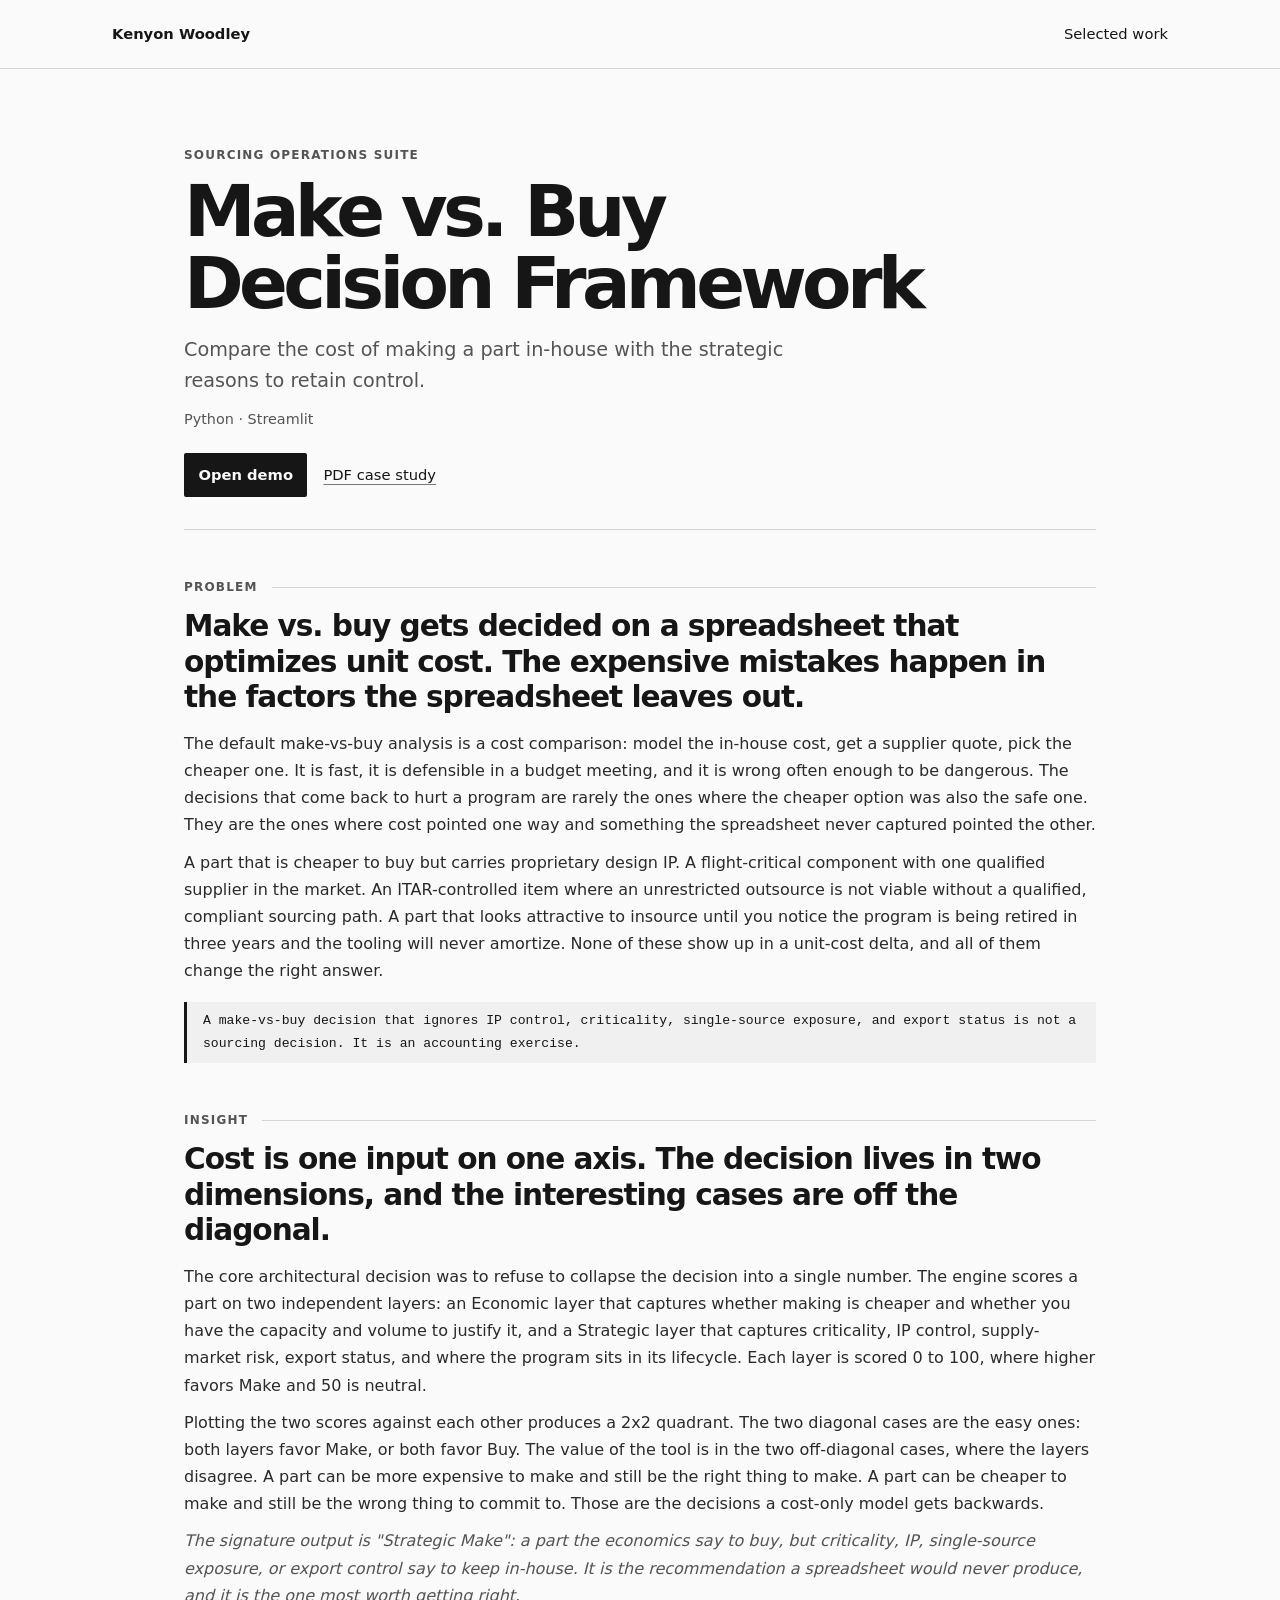
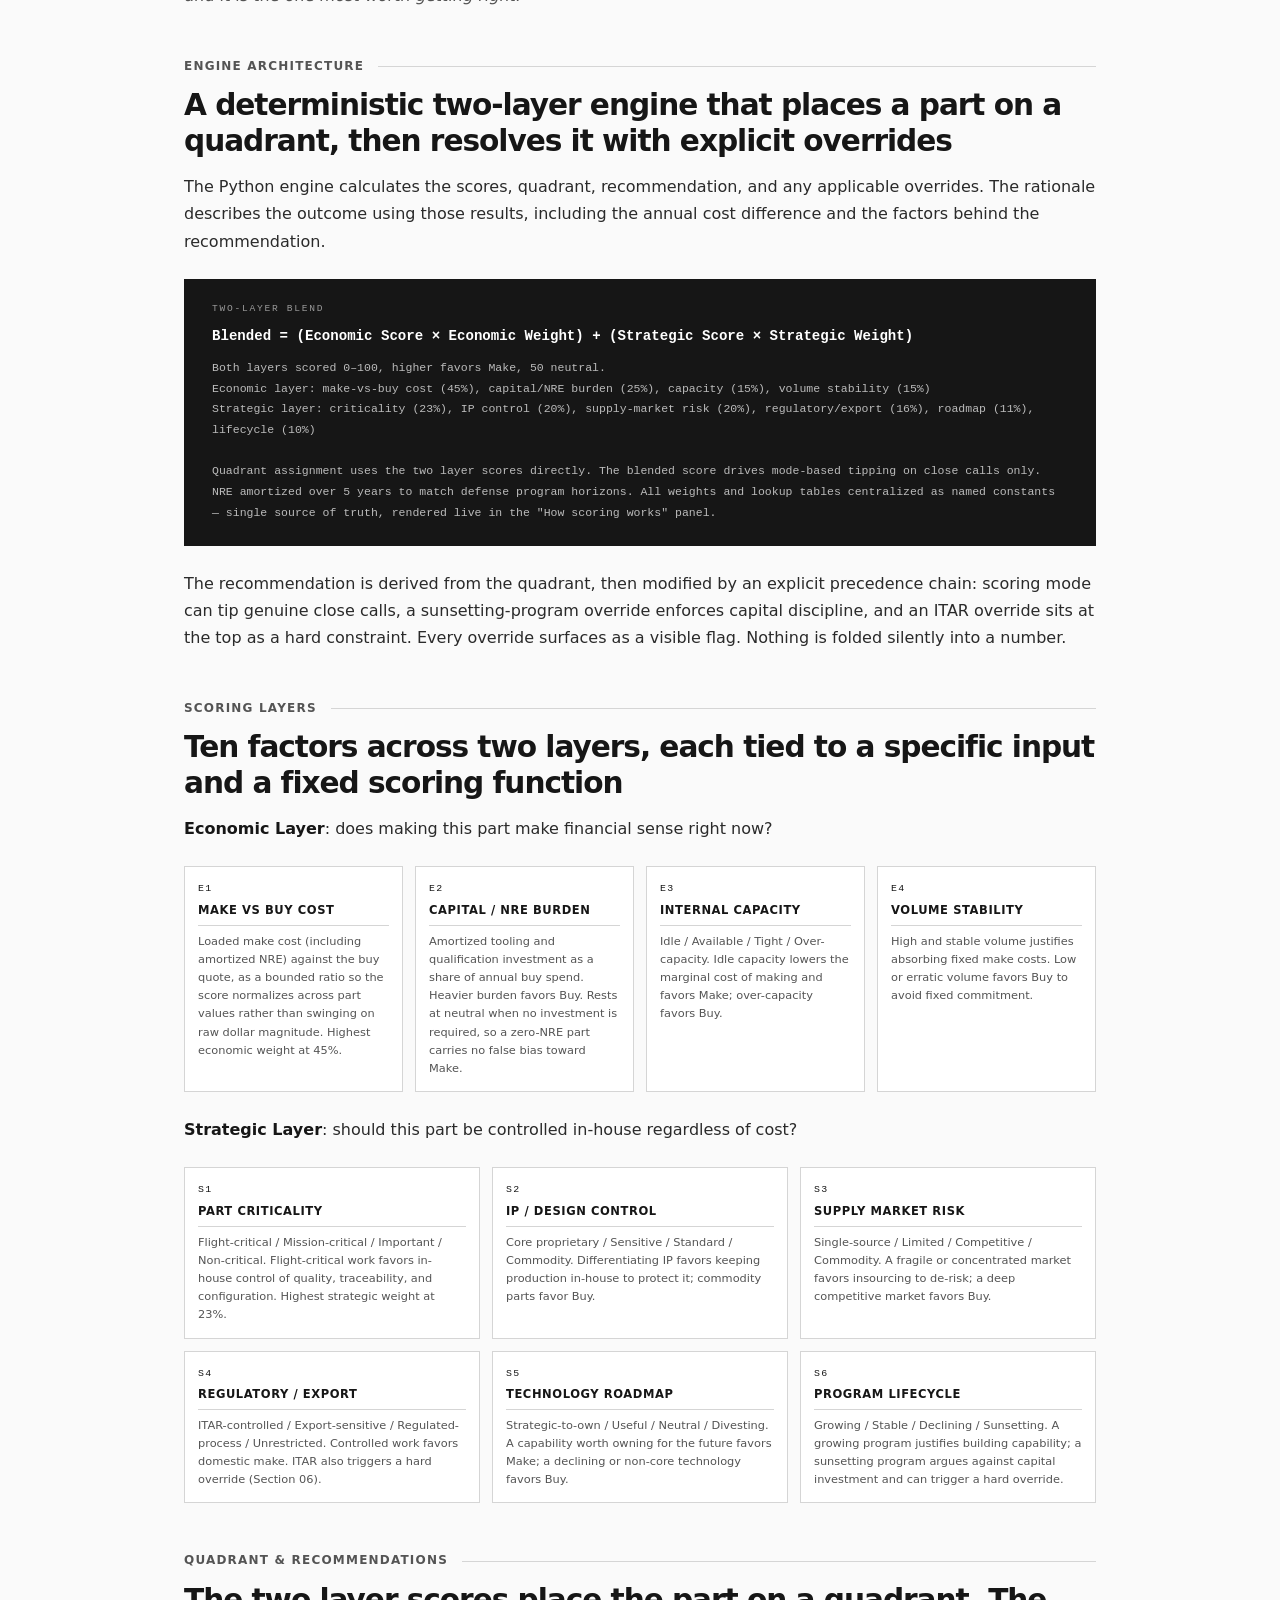
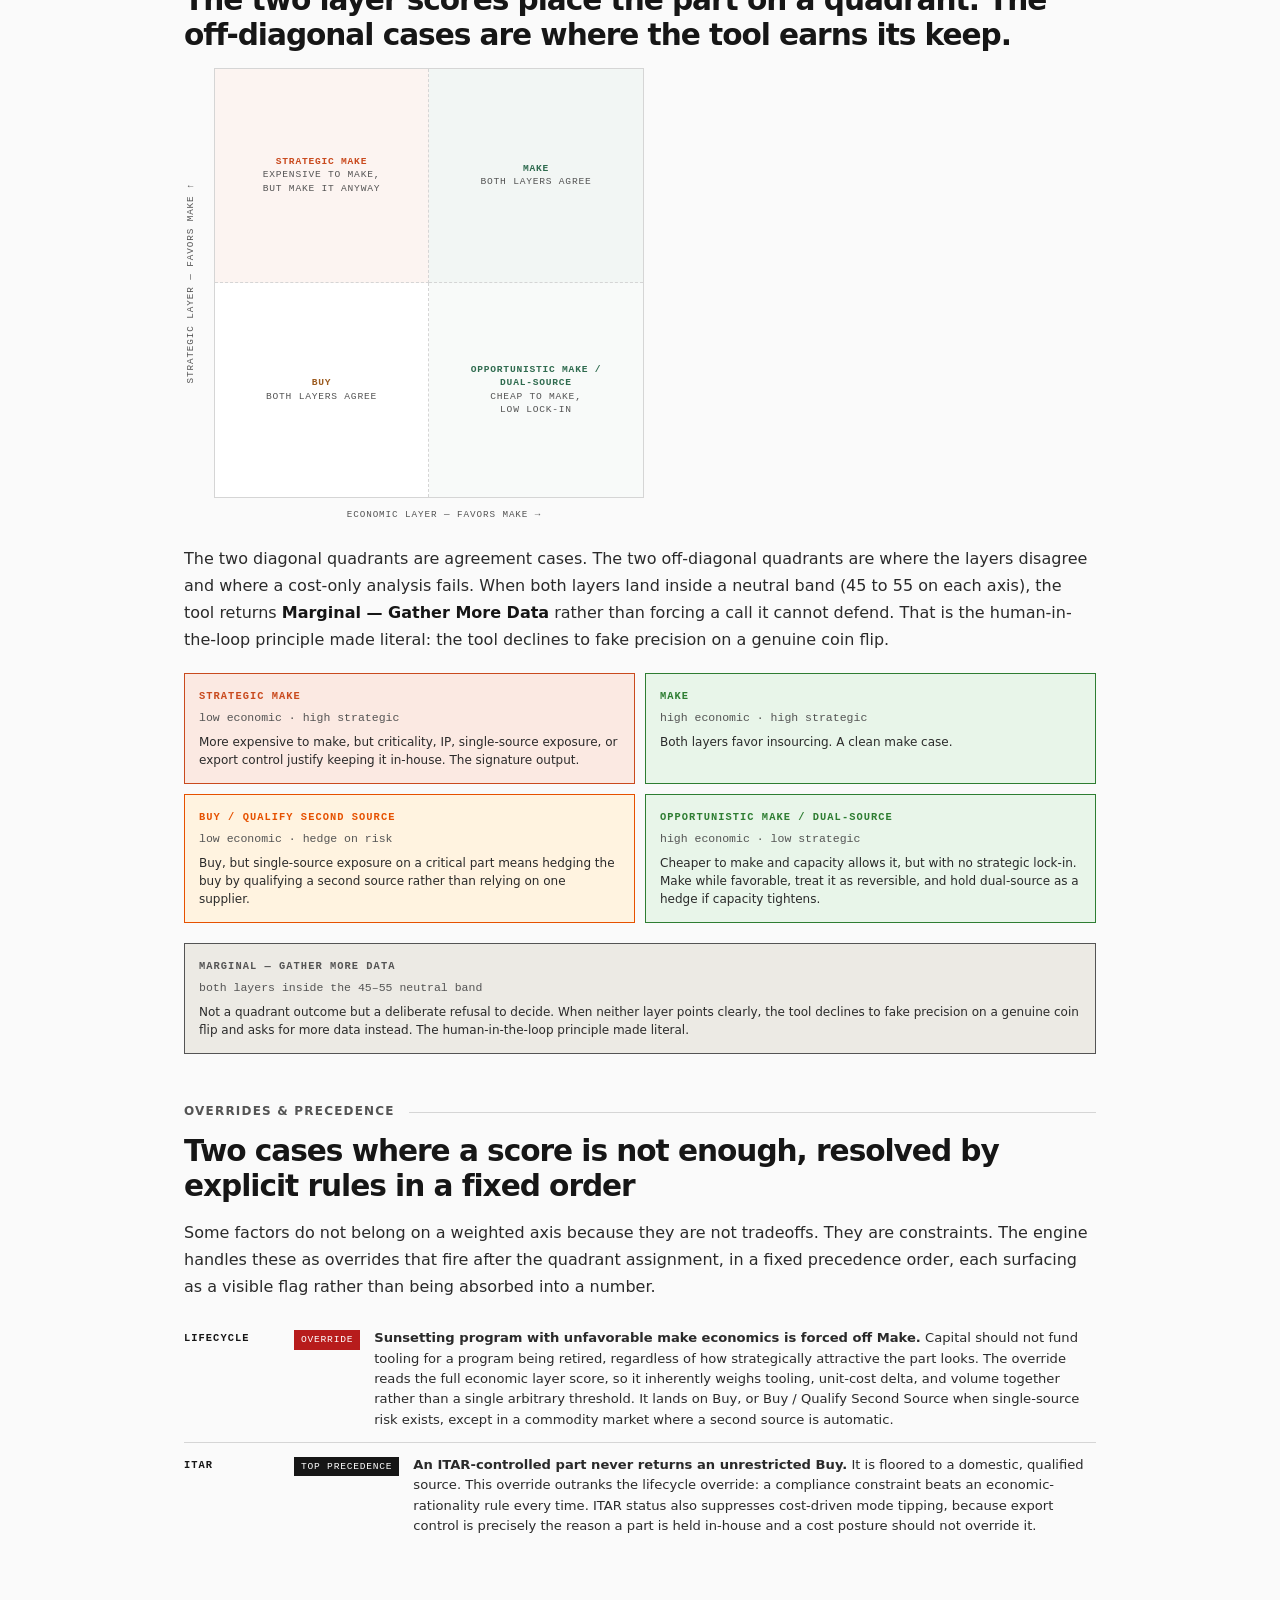
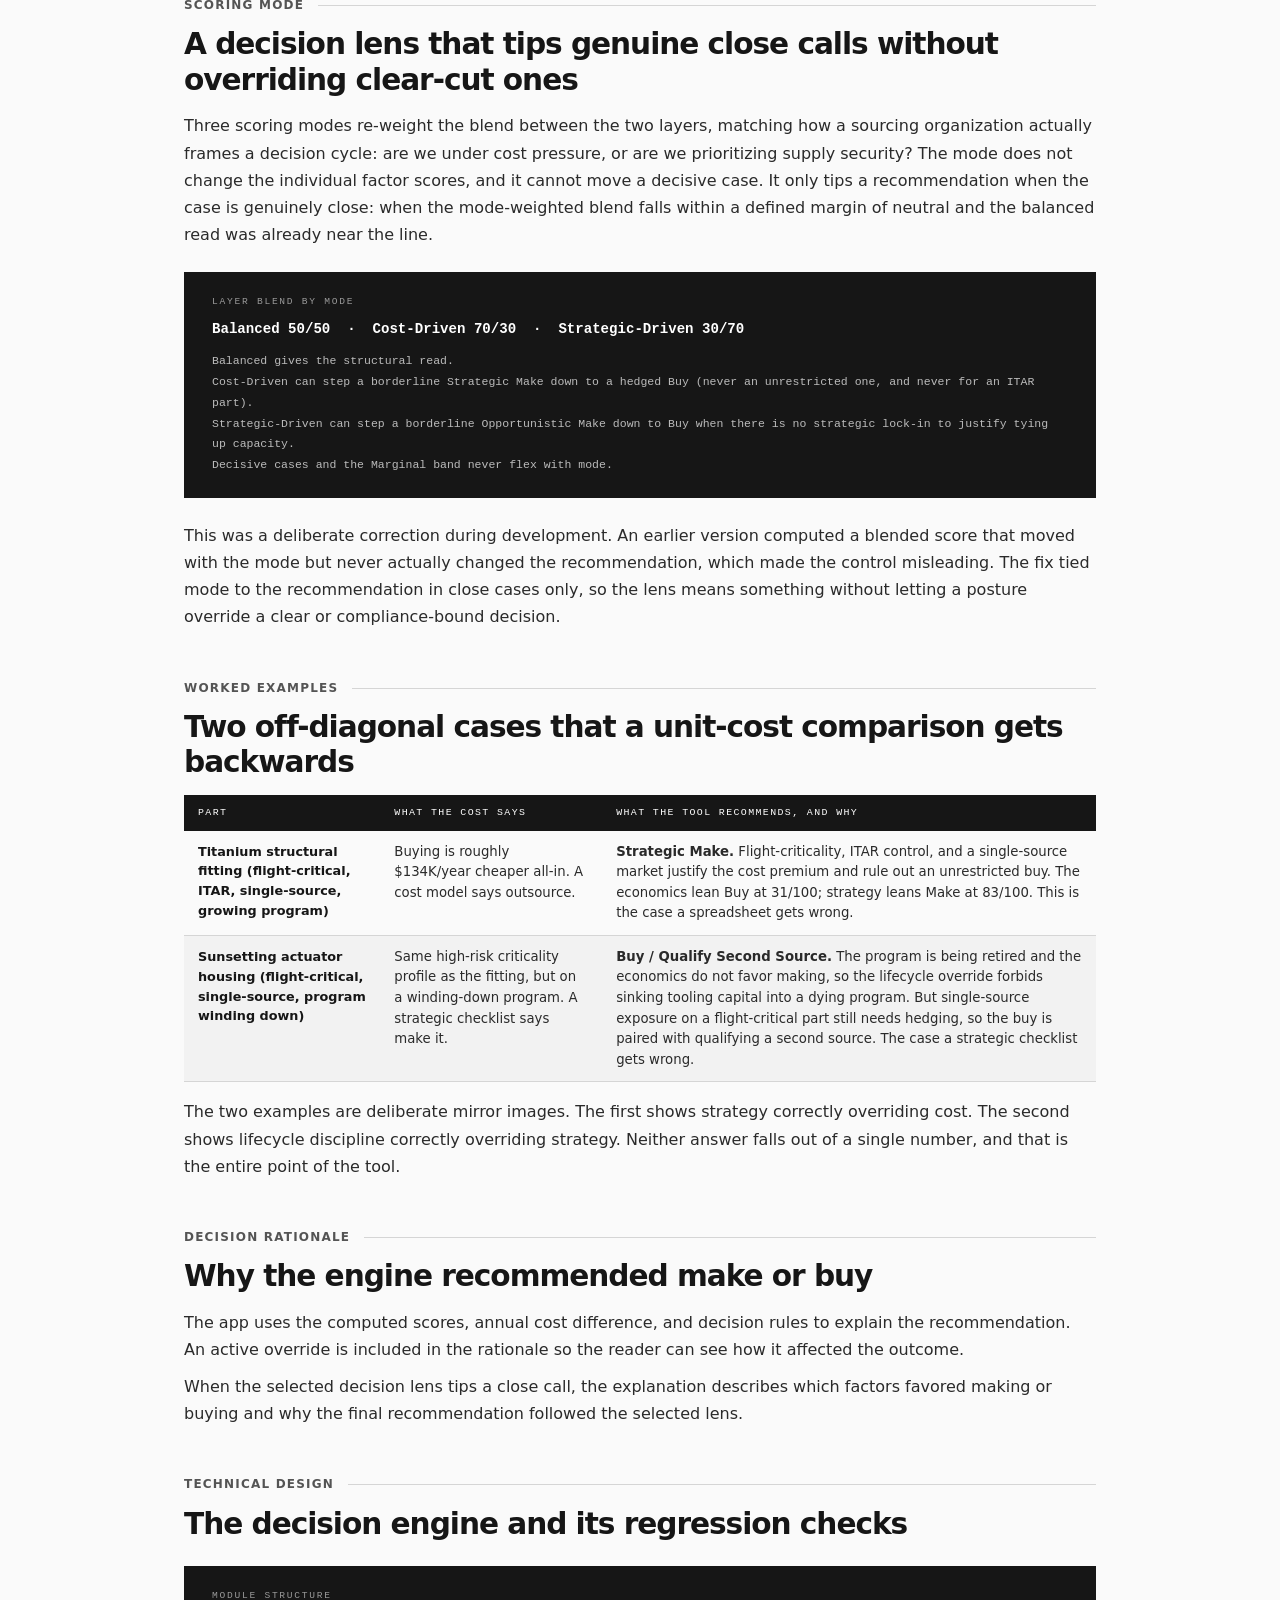
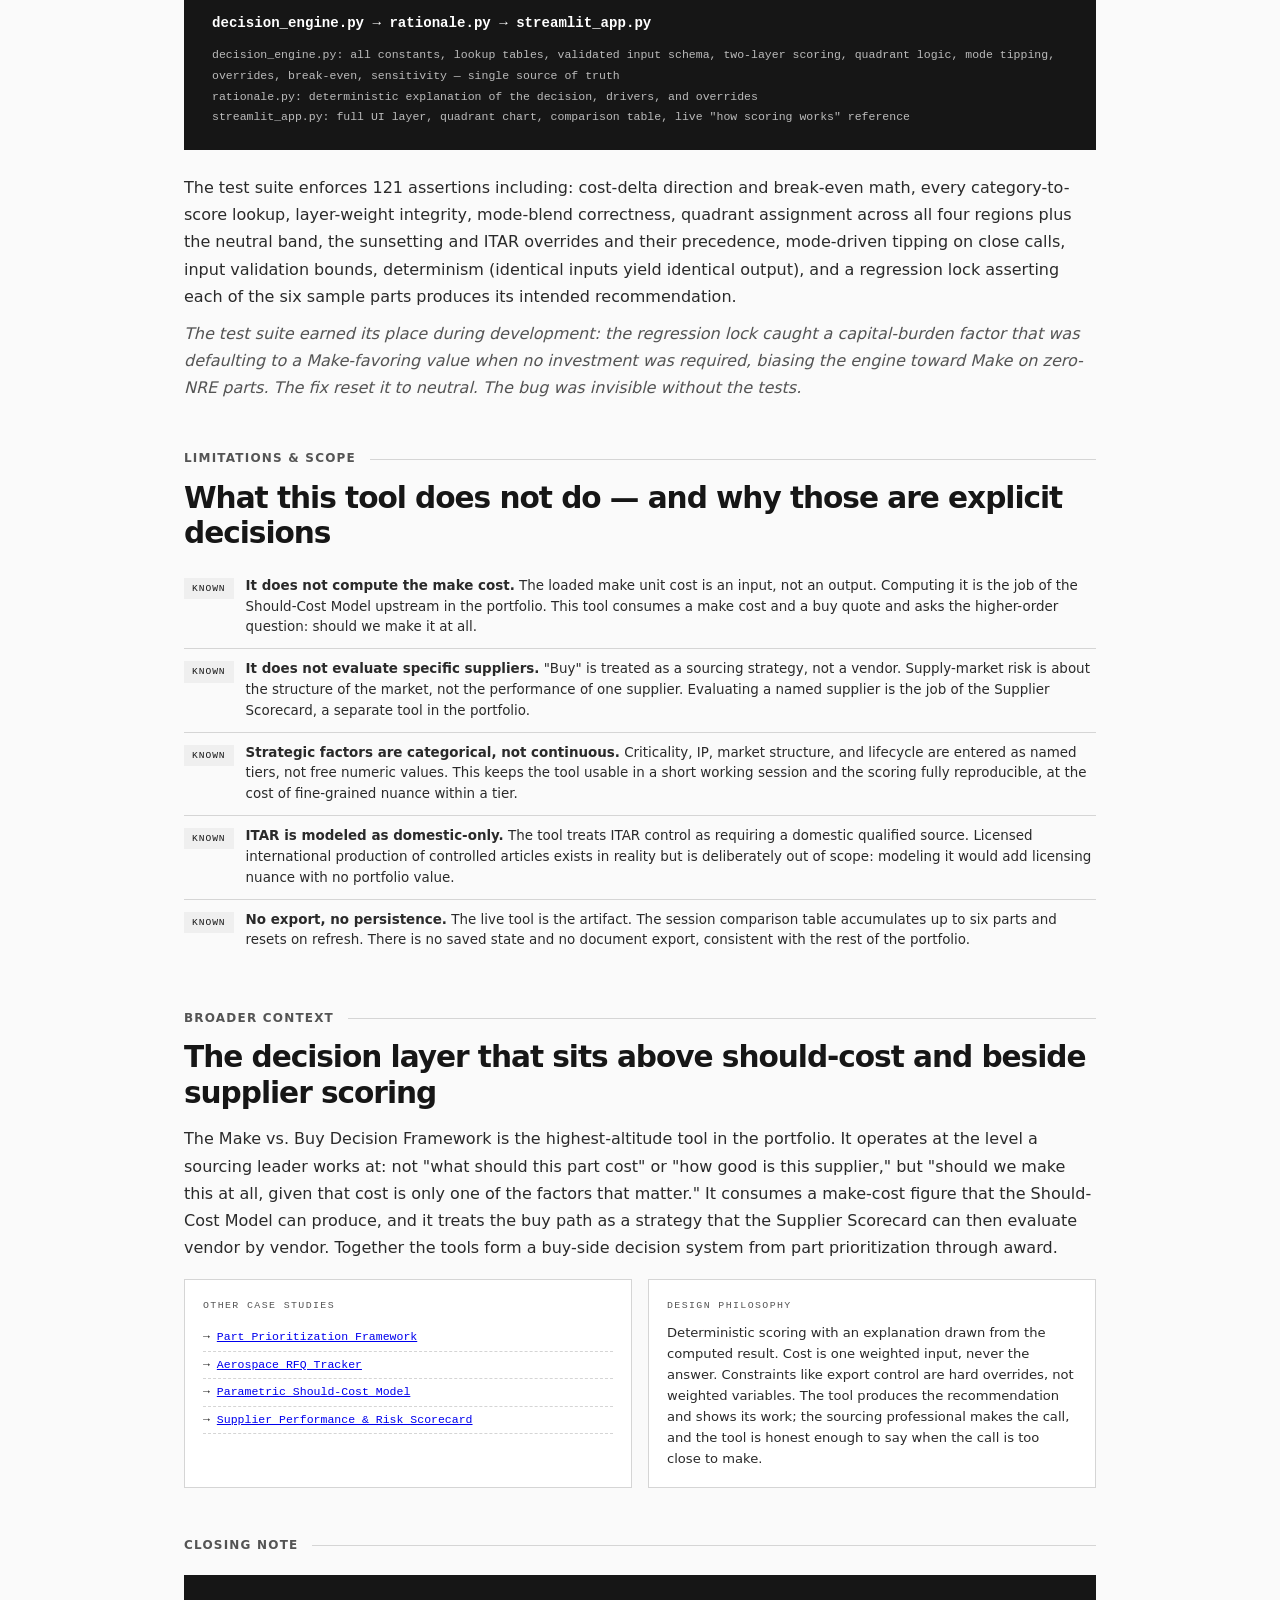
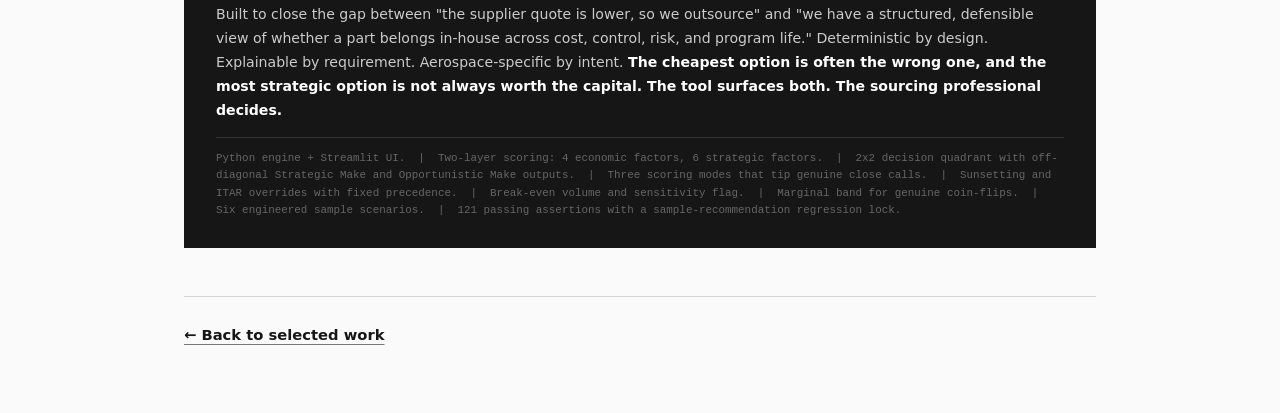
==== commit d0d4c610: "Refresh the sourcing portfolio and five case studies" ====
--- a/case-studies/make-vs-buy.html
+++ b/case-studies/make-vs-buy.html
@@ -3,8 +3,7 @@
 <head>
 <meta charset="UTF-8">
 <meta name="viewport" content="width=device-width, initial-scale=1.0">
-<title>Make vs. Buy Decision Framework: Case Study | Kenyon Woodley</title>
-<link href="https://fonts.googleapis.com/css2?family=Inter:wght@300;400;500;600;700&family=Space+Mono:wght@400;700&display=swap" rel="stylesheet">
+<title>Make vs. Buy Decision Framework | Kenyon Woodley</title>
 <style>
   *, *::before, *::after { box-sizing: border-box; margin: 0; padding: 0; }
 
@@ -98,7 +97,7 @@
   .quad-bl .quad-label { color: var(--buy); }
   .quad-br .quad-label { color: var(--make); }
   .quad-axis-x { font-family: var(--mono); font-size: 0.58rem; letter-spacing: 0.1em; text-transform: uppercase; color: var(--muted); margin-top: 10px; }
-  .quad-axis-y { font-family: var(--mono); font-size: 0.58rem; letter-spacing: 0.1em; text-transform: uppercase; color: var(--muted); writing-mode: vertical-rl; transform: rotate(180deg); position: absolute; left: -26px; top: 50%; transform: translateY(-50%) rotate(180deg); }
+  .quad-axis-y { font-family: var(--mono); font-size: 0.58rem; letter-spacing: 0.1em; text-transform: uppercase; color: var(--muted); writing-mode: vertical-rl; position: absolute; left: 0; top: 50%; transform: translateY(-50%) rotate(180deg); }
   .quadrant-outer { position: relative; width: 100%; max-width: 460px; padding-left: 30px; }
 
   /* SCORE BAND TABLE (recommendation outcomes) */
@@ -155,26 +154,39 @@
     .page { padding: 32px 20px 48px; }
     .component-grid, .component-grid.five { grid-template-columns: repeat(2, 1fr); }
     .band-grid { grid-template-columns: repeat(2, 1fr); }
+    .flag-item { flex-wrap: wrap; gap: 6px 12px; }
+    .flag-text { flex-basis: 100%; }
     .two-col, .context-grid { grid-template-columns: 1fr; }
   }
 </style>
+<link rel="stylesheet" href="../assets/site-theme.css">
+<link rel="stylesheet" href="../assets/case-study.css">
 </head>
 <body>
-<div class="page">
+<a class="case-skip" href="#main">Skip to content</a>
+<nav class="case-nav" aria-label="Portfolio">
+  <div>
+    <a class="case-wordmark" href="../">Kenyon Woodley</a>
+    <a href="../#work">Selected work</a>
+  </div>
+</nav>
+<main id="main" class="page" tabindex="-1">
 
   <!-- HEADER -->
-  <div class="header">
-    <div>
-      <div class="header-eyebrow">— Portfolio Case Study</div>
-      <div class="header-title">Make vs. Buy<br>Decision Framework</div>
-      <div class="header-sub">Strategic sourcing decision support for aerospace and defense<br>Kenyon Woodley | Western Washington University | 2026 | Stack: Python + Streamlit + Claude API</div>
-    </div>
-    <div class="header-badge">SCM</div>
-  </div>
+  <header class="header">
+    <p class="header-eyebrow">Sourcing Operations Suite</p>
+    <h1 class="header-title">Make vs. Buy Decision Framework</h1>
+    <p class="case-intro">Compare the cost of making a part in-house with the strategic reasons to retain control.</p>
+    <p class="header-sub">Python · Streamlit</p>
+    <div class="case-actions">
+      <a class="case-primary" href="https://kenyon-make-vs-buy.streamlit.app/">Open demo</a>
+      <a href="../pdfs/Make_vs_Buy_Case_Study.pdf">PDF case study</a>
+    </div>
+  </header>
 
   <!-- 01 PROBLEM -->
   <div class="section">
-    <div class="section-label">01 — Problem</div>
+    <div class="section-label">Problem</div>
     <h2 class="section-heading">Make vs. buy gets decided on a spreadsheet that optimizes unit cost. The expensive mistakes happen in the factors the spreadsheet leaves out.</h2>
     <div class="section-body">
       <p>The default make-vs-buy analysis is a cost comparison: model the in-house cost, get a supplier quote, pick the cheaper one. It is fast, it is defensible in a budget meeting, and it is wrong often enough to be dangerous. The decisions that come back to hurt a program are rarely the ones where the cheaper option was also the safe one. They are the ones where cost pointed one way and something the spreadsheet never captured pointed the other.</p>
@@ -185,7 +197,7 @@
 
   <!-- 02 INSIGHT -->
   <div class="section">
-    <div class="section-label">02 — Insight</div>
+    <div class="section-label">Insight</div>
     <h2 class="section-heading">Cost is one input on one axis. The decision lives in two dimensions, and the interesting cases are off the diagonal.</h2>
     <div class="section-body">
       <p>The core architectural decision was to refuse to collapse the decision into a single number. The engine scores a part on two independent layers: an Economic layer that captures whether making is cheaper and whether you have the capacity and volume to justify it, and a Strategic layer that captures criticality, IP control, supply-market risk, export status, and where the program sits in its lifecycle. Each layer is scored 0 to 100, where higher favors Make and 50 is neutral.</p>
@@ -196,10 +208,10 @@
 
   <!-- 03 ENGINE ARCHITECTURE -->
   <div class="section">
-    <div class="section-label">03 — Engine Architecture</div>
+    <div class="section-label">Engine Architecture</div>
     <h2 class="section-heading">A deterministic two-layer engine that places a part on a quadrant, then resolves it with explicit overrides</h2>
     <div class="section-body">
-      <p>The engine is built in Python with strict separation between the deterministic core and the explanatory layer. Scoring, quadrant assignment, mode logic, and overrides are fully deterministic and reproducible: the same inputs always produce the same recommendation. Claude generates the plain-language rationale from the computed result. It never generates or modifies a score or a recommendation.</p>
+      <p>The Python engine calculates the scores, quadrant, recommendation, and any applicable overrides. The rationale describes the outcome using those results, including the annual cost difference and the factors behind the recommendation.</p>
     </div>
 
     <div class="formula-box">
@@ -221,7 +233,7 @@
 
   <!-- 04 SCORING LAYERS -->
   <div class="section">
-    <div class="section-label">04 — Scoring Layers</div>
+    <div class="section-label">Scoring Layers</div>
     <h2 class="section-heading">Ten factors across two layers, each tied to a specific input and a fixed scoring function</h2>
 
     <div class="section-body" style="margin-bottom: 16px;">
@@ -291,7 +303,7 @@
 
   <!-- 05 QUADRANT & RECOMMENDATIONS -->
   <div class="section">
-    <div class="section-label">05 — Quadrant &amp; Recommendations</div>
+    <div class="section-label">Quadrant &amp; Recommendations</div>
     <h2 class="section-heading">The two layer scores place the part on a quadrant. The off-diagonal cases are where the tool earns its keep.</h2>
 
     <div class="quadrant-outer">
@@ -343,7 +355,7 @@
 
   <!-- 06 OVERRIDES -->
   <div class="section">
-    <div class="section-label">06 — Overrides &amp; Precedence</div>
+    <div class="section-label">Overrides &amp; Precedence</div>
     <h2 class="section-heading">Two cases where a score is not enough, resolved by explicit rules in a fixed order</h2>
     <div class="section-body">
       <p>Some factors do not belong on a weighted axis because they are not tradeoffs. They are constraints. The engine handles these as overrides that fire after the quadrant assignment, in a fixed precedence order, each surfacing as a visible flag rather than being absorbed into a number.</p>
@@ -365,7 +377,7 @@
 
   <!-- 07 SCORING MODE -->
   <div class="section">
-    <div class="section-label">07 — Scoring Mode</div>
+    <div class="section-label">Scoring Mode</div>
     <h2 class="section-heading">A decision lens that tips genuine close calls without overriding clear-cut ones</h2>
     <div class="section-body">
       <p>Three scoring modes re-weight the blend between the two layers, matching how a sourcing organization actually frames a decision cycle: are we under cost pressure, or are we prioritizing supply security? The mode does not change the individual factor scores, and it cannot move a decisive case. It only tips a recommendation when the case is genuinely close: when the mode-weighted blend falls within a defined margin of neutral and the balanced read was already near the line.</p>
@@ -389,10 +401,12 @@
 
   <!-- 08 WORKED EXAMPLES -->
   <div class="section">
-    <div class="section-label">08 — Worked Examples</div>
+    <div class="section-label">Worked Examples</div>
     <h2 class="section-heading">Two off-diagonal cases that a unit-cost comparison gets backwards</h2>
 
-    <table class="styled-table">
+    <div class="case-table-wrap" role="region" aria-label="Data table" tabindex="0">
+
+      <table class="styled-table">
       <thead>
         <tr>
           <th>Part</th>
@@ -414,43 +428,34 @@
       </tbody>
     </table>
 
+    </div>
+
     <div class="section-body" style="margin-top: 16px;">
       <p>The two examples are deliberate mirror images. The first shows strategy correctly overriding cost. The second shows lifecycle discipline correctly overriding strategy. Neither answer falls out of a single number, and that is the entire point of the tool.</p>
     </div>
   </div>
 
-  <!-- 09 AI LAYER -->
-  <div class="section">
-    <div class="section-label">09 — AI Narrative Layer</div>
-    <h2 class="section-heading">Deterministic first. AI explains the result — it does not generate it.</h2>
-    <div class="section-body">
-      <p>The AI layer translates a computed decision into a short, leadership-ready rationale. Every score, the quadrant, the recommendation, and any override are computed before the model is called. The prompt passes the final recommendation as a fixed fact and instructs the model that implying a different one is a defect. The engine recommendation is also displayed directly above the narrative, so the deterministic result and its explanation can never be confused.</p>
-      <p>If no API key is present, the layer falls back to a deterministic template, so the live tool never breaks on the AI path. The narrative is honest about mode-tipped outcomes: when a part lands on Buy despite favorable economics, the explanation says so rather than claiming both layers favored buying.</p>
-    </div>
-
-    <div class="two-col" style="margin-top: 18px;">
-      <div class="two-col-card">
-        <div class="two-col-label">What AI Generates</div>
-        <div class="two-col-body">A two-to-four sentence rationale naming the dominant drivers, the cost picture, and any active override. Plain, leadership-ready language with no hedging on compliance constraints.</div>
-      </div>
-      <div class="two-col-card">
-        <div class="two-col-label">What AI Never Touches</div>
-        <div class="two-col-body">Layer scores, quadrant assignment, recommendation selection, override logic, break-even math. All computed deterministically before the call. The model string and token limit are fixed in code: the AI layer is boxed, not open-ended.</div>
-      </div>
+  <!-- 09 RATIONALE -->
+  <div class="section">
+    <div class="section-label">Decision rationale</div>
+    <h2 class="section-heading">Why the engine recommended make or buy</h2>
+    <div class="section-body">
+      <p>The app uses the computed scores, annual cost difference, and decision rules to explain the recommendation. An active override is included in the rationale so the reader can see how it affected the outcome.</p>
+      <p>When the selected decision lens tips a close call, the explanation describes which factors favored making or buying and why the final recommendation followed the selected lens.</p>
     </div>
   </div>
 
   <!-- 10 TECHNICAL DESIGN -->
   <div class="section">
-    <div class="section-label">10 — Technical Design</div>
-    <h2 class="section-heading">A deterministic core, an explanatory shell, and 121 passing tests</h2>
+    <div class="section-label">Technical Design</div>
+    <h2 class="section-heading">The decision engine and its regression checks</h2>
 
     <div class="formula-box">
       <div class="formula-label">Module Structure</div>
-      <div class="formula-main">decision_engine.py → ai_narrative.py → streamlit_app.py</div>
+      <div class="formula-main">decision_engine.py → rationale.py → streamlit_app.py</div>
       <div class="formula-sub">
         decision_engine.py: all constants, lookup tables, validated input schema, two-layer scoring, quadrant logic, mode tipping, overrides, break-even, sensitivity — single source of truth<br>
-        ai_narrative.py: Anthropic SDK call, prompt construction, deterministic fallback<br>
+        rationale.py: deterministic explanation of the decision, drivers, and overrides<br>
         streamlit_app.py: full UI layer, quadrant chart, comparison table, live "how scoring works" reference
       </div>
     </div>
@@ -463,7 +468,7 @@
 
   <!-- 11 LIMITATIONS -->
   <div class="section">
-    <div class="section-label">11 — Limitations &amp; Scope</div>
+    <div class="section-label">Limitations &amp; Scope</div>
     <h2 class="section-heading">What this tool does not do — and why those are explicit decisions</h2>
 
     <div class="limit-list">
@@ -492,44 +497,41 @@
 
   <!-- 12 BROADER CONTEXT -->
   <div class="section">
-    <div class="section-label">12 — Broader Context</div>
+    <div class="section-label">Broader Context</div>
     <h2 class="section-heading">The decision layer that sits above should-cost and beside supplier scoring</h2>
     <div class="section-body">
       <p>The Make vs. Buy Decision Framework is the highest-altitude tool in the portfolio. It operates at the level a sourcing leader works at: not "what should this part cost" or "how good is this supplier," but "should we make this at all, given that cost is only one of the factors that matter." It consumes a make-cost figure that the Should-Cost Model can produce, and it treats the buy path as a strategy that the Supplier Scorecard can then evaluate vendor by vendor. Together the tools form a buy-side decision system from part prioritization through award.</p>
     </div>
     <div class="context-grid">
       <div class="context-card">
-        <div class="context-card-label">Suite Progress</div>
+        <div class="context-card-label">Other case studies</div>
         <ul class="upcoming-list">
-          <li>Part Prioritization Framework: Complete</li>
-          <li>RFQ Lifecycle Tracker: Complete</li>
-          <li>Parametric Should-Cost Model: Complete</li>
-          <li>Supplier Performance &amp; Risk Scorecard: Complete</li>
-          <li>Make vs. Buy Decision Framework: Complete</li>
+          <li><a href="part-prioritization.html">Part Prioritization Framework</a></li>
+          <li><a href="rfq-tracker.html">Aerospace RFQ Tracker</a></li>
+          <li><a href="should-cost.html">Parametric Should-Cost Model</a></li>
+          <li><a href="supplier-scorecard.html">Supplier Performance &amp; Risk Scorecard</a></li>
         </ul>
       </div>
       <div class="context-card">
         <div class="context-card-label">Design Philosophy</div>
-        <div class="context-card-body">Deterministic scoring. AI explains outputs, never generates them. Cost is one weighted input, never the answer. Constraints like export control are hard overrides, not weighted variables. The tool produces the recommendation and shows its work; the sourcing professional makes the call, and the tool is honest enough to say when the call is too close to make.</div>
+        <div class="context-card-body">Deterministic scoring with an explanation drawn from the computed result. Cost is one weighted input, never the answer. Constraints like export control are hard overrides, not weighted variables. The tool produces the recommendation and shows its work; the sourcing professional makes the call, and the tool is honest enough to say when the call is too close to make.</div>
       </div>
     </div>
   </div>
 
   <!-- 13 CLOSING -->
   <div class="section">
-    <div class="section-label">13 — Closing Note</div>
+    <div class="section-label">Closing Note</div>
     <div class="closing-box">
       <p>Built to close the gap between "the supplier quote is lower, so we outsource" and "we have a structured, defensible view of whether a part belongs in-house across cost, control, risk, and program life." Deterministic by design. Explainable by requirement. Aerospace-specific by intent. <strong>The cheapest option is often the wrong one, and the most strategic option is not always worth the capital. The tool surfaces both. The sourcing professional decides.</strong></p>
-      <div class="closing-meta">Python engine + Streamlit UI + Claude API. &nbsp;|&nbsp; Two-layer scoring: 4 economic factors, 6 strategic factors. &nbsp;|&nbsp; 2x2 decision quadrant with off-diagonal Strategic Make and Opportunistic Make outputs. &nbsp;|&nbsp; Three scoring modes that tip genuine close calls. &nbsp;|&nbsp; Sunsetting and ITAR overrides with fixed precedence. &nbsp;|&nbsp; Break-even volume and sensitivity flag. &nbsp;|&nbsp; Marginal band for genuine coin-flips. &nbsp;|&nbsp; Six engineered sample scenarios. &nbsp;|&nbsp; 121 passing tests with a sample-recommendation regression lock.</div>
+      <div class="closing-meta">Python engine + Streamlit UI. &nbsp;|&nbsp; Two-layer scoring: 4 economic factors, 6 strategic factors. &nbsp;|&nbsp; 2x2 decision quadrant with off-diagonal Strategic Make and Opportunistic Make outputs. &nbsp;|&nbsp; Three scoring modes that tip genuine close calls. &nbsp;|&nbsp; Sunsetting and ITAR overrides with fixed precedence. &nbsp;|&nbsp; Break-even volume and sensitivity flag. &nbsp;|&nbsp; Marginal band for genuine coin-flips. &nbsp;|&nbsp; Six engineered sample scenarios. &nbsp;|&nbsp; 121 passing assertions with a sample-recommendation regression lock.</div>
     </div>
   </div>
 
   <!-- FOOTER -->
-  <div class="page-footer">
-    <span>Make vs. Buy Decision Framework: Case Study</span>
-    <span>Kenyon Woodley</span>
-  </div>
-
-</div>
+  <footer class="page-footer">
+    <a href="../#work">← Back to selected work</a>
+  </footer>
+</main>
 </body>
 </html>
--- a/assets/site-theme.css
+++ b/assets/site-theme.css
@@ -0,0 +1,9 @@
+:root {
+  color-scheme: light;
+  --paper: #fafafa;
+  --ink: #161616;
+  --muted: #545454;
+  --rule: #d5d5d5;
+  --hover: #333;
+  --font: system-ui, -apple-system, BlinkMacSystemFont, "Segoe UI", sans-serif;
+}
--- a/assets/case-study.css
+++ b/assets/case-study.css
@@ -0,0 +1,170 @@
+:root {
+  --bg: var(--paper);
+  --accent: #161616;
+  --accent2: #333;
+  --card-bg: #fff;
+  --tag-bg: #efefef;
+  --sans: var(--font);
+  --mono: ui-monospace, SFMono-Regular, Consolas, monospace;
+}
+
+html { font-size: 16px; }
+
+a:focus-visible, [tabindex]:focus-visible {
+  outline: 2px solid var(--ink);
+  outline-offset: 4px;
+}
+
+.case-skip {
+  position: fixed;
+  z-index: 2;
+  top: 0.75rem;
+  left: 0.75rem;
+  transform: translateY(-200%);
+  padding: 0.65rem 1rem;
+  background: var(--ink);
+  color: var(--paper);
+}
+
+.case-skip:focus { transform: none; }
+
+.case-nav { border-bottom: 1px solid var(--rule); }
+
+.case-nav > div {
+  display: flex;
+  align-items: center;
+  justify-content: space-between;
+  gap: 0.75rem;
+  width: min(100% - 4rem, 66rem);
+  min-height: 4.25rem;
+  margin-inline: auto;
+}
+
+.case-nav a, .case-actions a, .page-footer a {
+  display: inline-flex;
+  align-items: center;
+  min-height: 2.75rem;
+  color: var(--ink);
+  font-size: 0.92rem;
+  text-decoration-color: #777;
+  text-underline-offset: 0.25em;
+}
+
+.case-nav a { text-decoration: none; }
+
+.case-nav a:hover, .case-actions a:hover, .page-footer a:hover {
+  text-decoration: underline;
+  text-underline-offset: 0.25em;
+}
+
+.case-wordmark { font-weight: 680; }
+
+.page {
+  width: min(100% - 4rem, 57rem);
+  max-width: none;
+  padding: clamp(2.75rem, 6vw, 5.75rem) 0 3.5rem;
+}
+
+.page .header {
+  display: block;
+  margin-bottom: 3rem;
+  padding: 0 0 2rem;
+  border: 0;
+  border-bottom: 1px solid var(--rule);
+}
+
+.header-eyebrow {
+  font-family: var(--sans);
+  font-size: 0.75rem;
+  font-weight: 650;
+  letter-spacing: 0.1em;
+}
+
+.page .header-title {
+  max-width: 19ch;
+  font-size: clamp(2.25rem, 6vw, 4.5rem);
+  font-weight: 675;
+  letter-spacing: -0.065em;
+  line-height: 1;
+  text-wrap: balance;
+}
+
+.case-intro {
+  max-width: 39rem;
+  margin-top: 1rem;
+  color: var(--muted);
+  font-size: clamp(1.05rem, 1.65vw, 1.2rem);
+}
+
+.header-sub {
+  margin-top: 0.75rem;
+  font-family: var(--sans);
+  font-size: 0.9rem;
+}
+
+.case-actions {
+  display: flex;
+  flex-wrap: wrap;
+  gap: 0.35rem 1rem;
+  margin-top: 1.35rem;
+}
+
+.case-actions .case-primary {
+  padding-inline: 0.9rem;
+  border-radius: 2px;
+  background: var(--ink);
+  color: var(--paper);
+  font-weight: 650;
+  text-decoration: none;
+}
+
+.case-actions .case-primary:hover { background: var(--hover); }
+
+.section-label {
+  color: var(--muted);
+  font-family: var(--sans);
+  font-size: 0.75rem;
+  font-weight: 650;
+  letter-spacing: 0.1em;
+}
+
+.section-label::after { background: var(--rule); opacity: 1; }
+
+.section-heading {
+  font-size: clamp(1.32rem, 2.7vw, 1.85rem);
+  letter-spacing: -0.035em;
+  overflow-wrap: anywhere;
+}
+
+.section-body { font-size: 1rem; }
+
+.pull-quote { background: #f0f0f0; }
+
+.formula-main, .formula-sub, .closing-meta { overflow-wrap: anywhere; }
+
+.case-table-wrap {
+  max-width: 100%;
+  margin-block: 0.75rem 1rem;
+  overflow-x: auto;
+}
+
+.case-table-wrap table { margin-block: 0; }
+
+.case-table-wrap thead { background: var(--ink); }
+
+.case-table-wrap tbody tr:nth-child(even) { background: #f2f2f2; }
+
+.page-footer { margin-top: 3rem; }
+
+.page-footer a {
+  font-family: var(--sans);
+  font-weight: 650;
+}
+
+@media (max-width: 680px) {
+  .case-nav > div, .page { width: calc(100% - 2.5rem); }
+
+  .case-table-wrap table { min-width: 31rem; }
+
+  .page .header { margin-bottom: 2rem; }
+}
